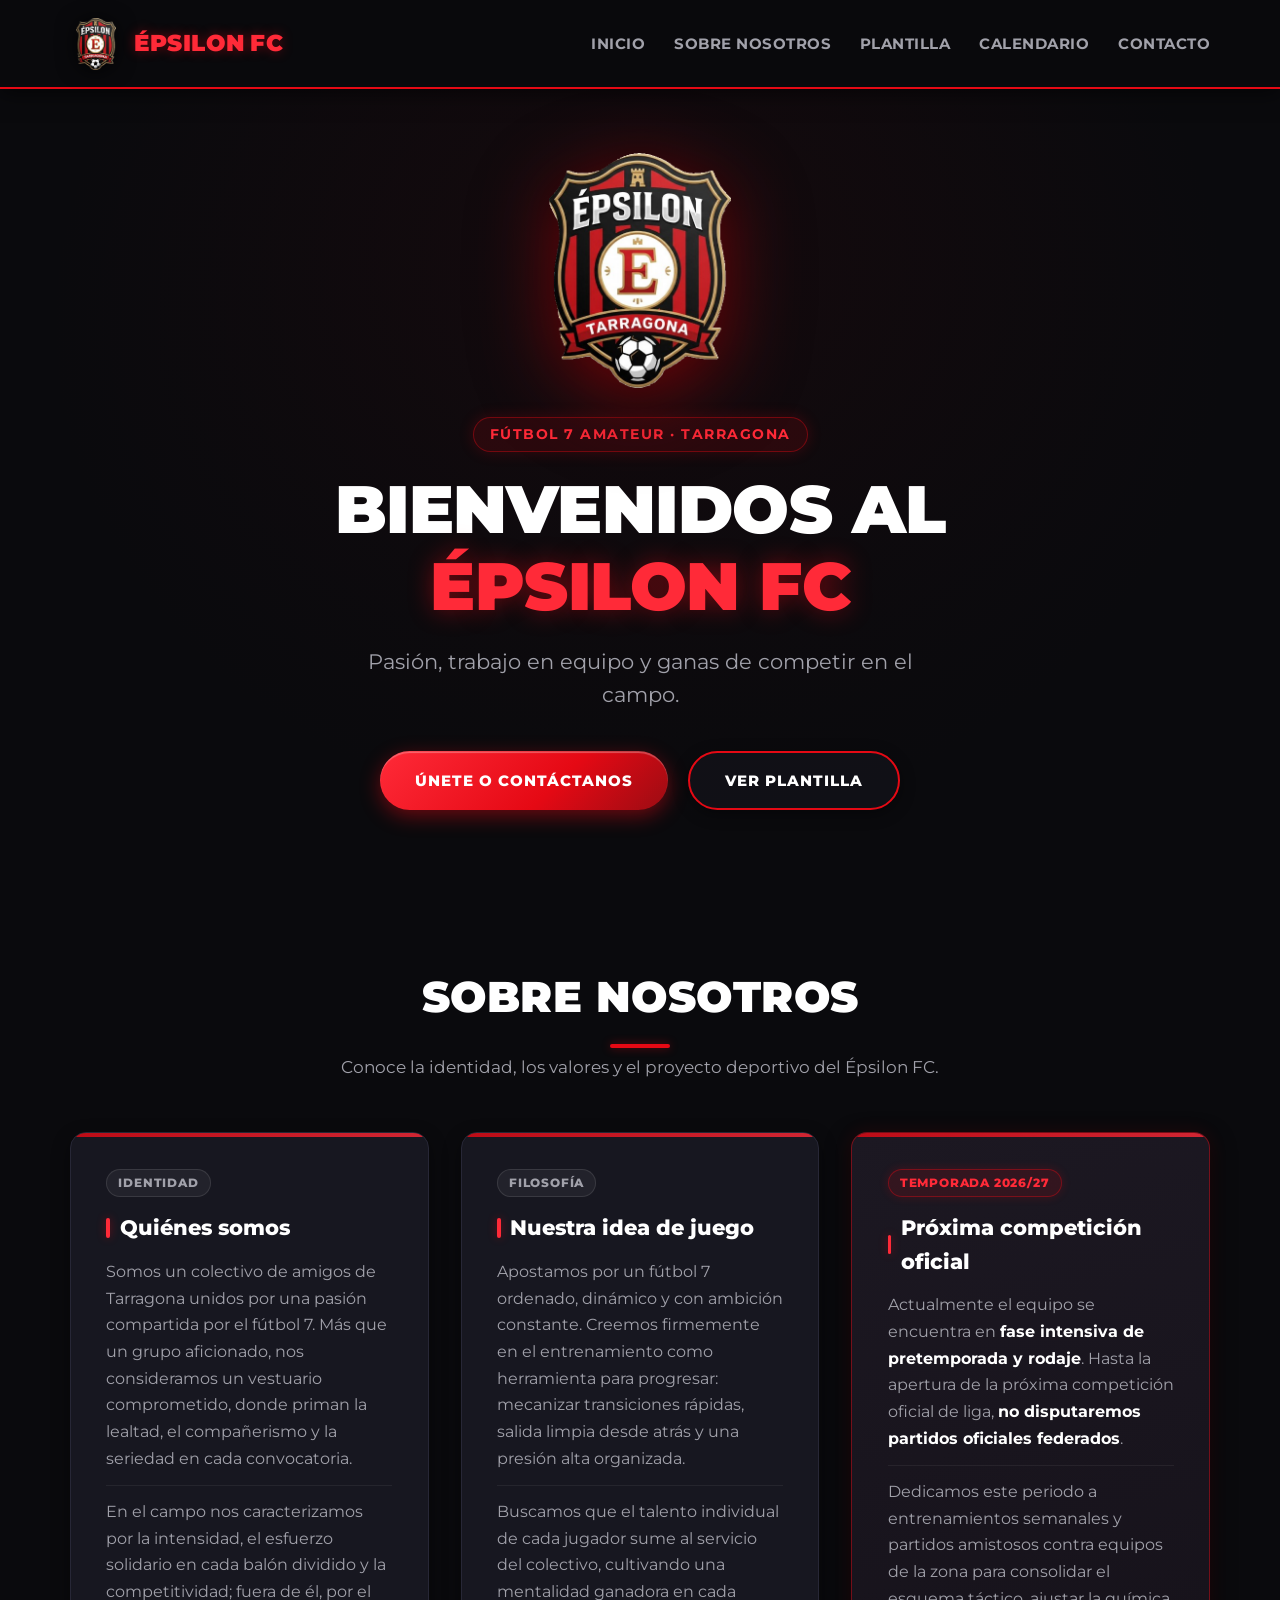
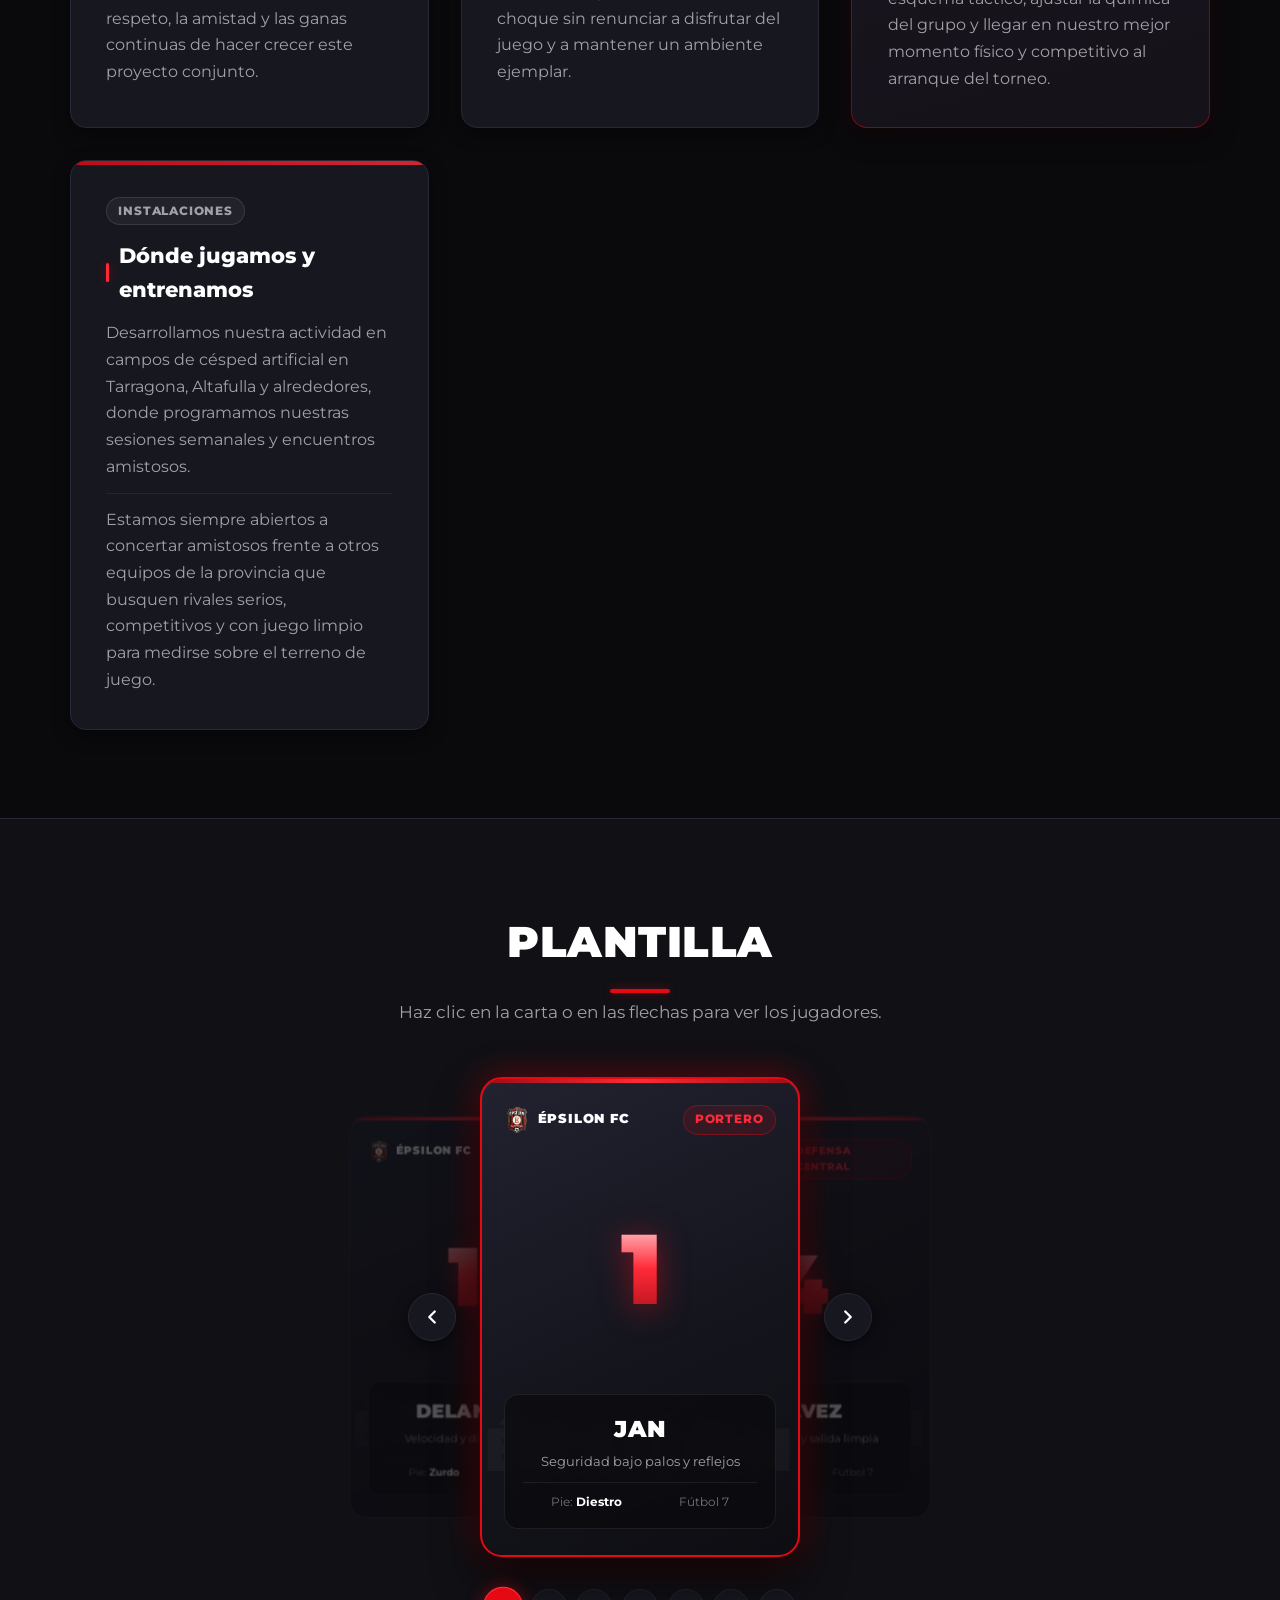
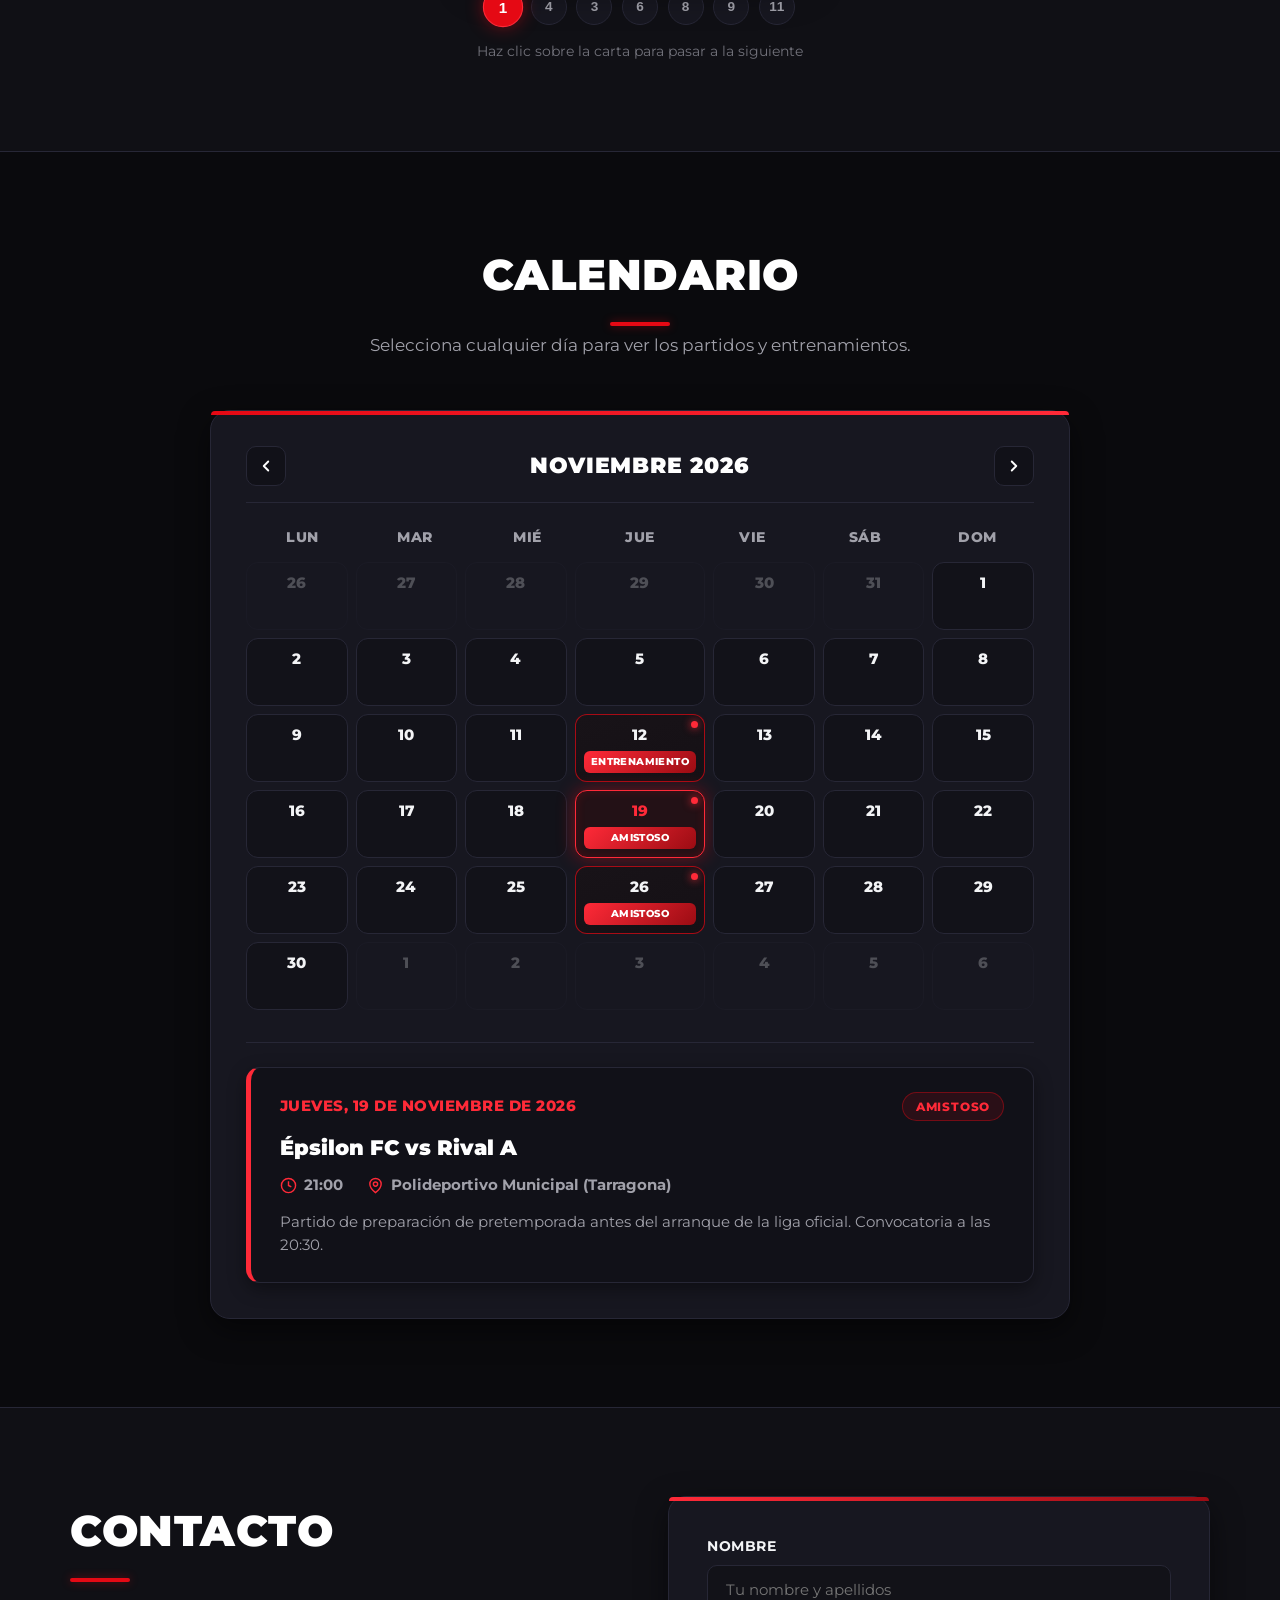
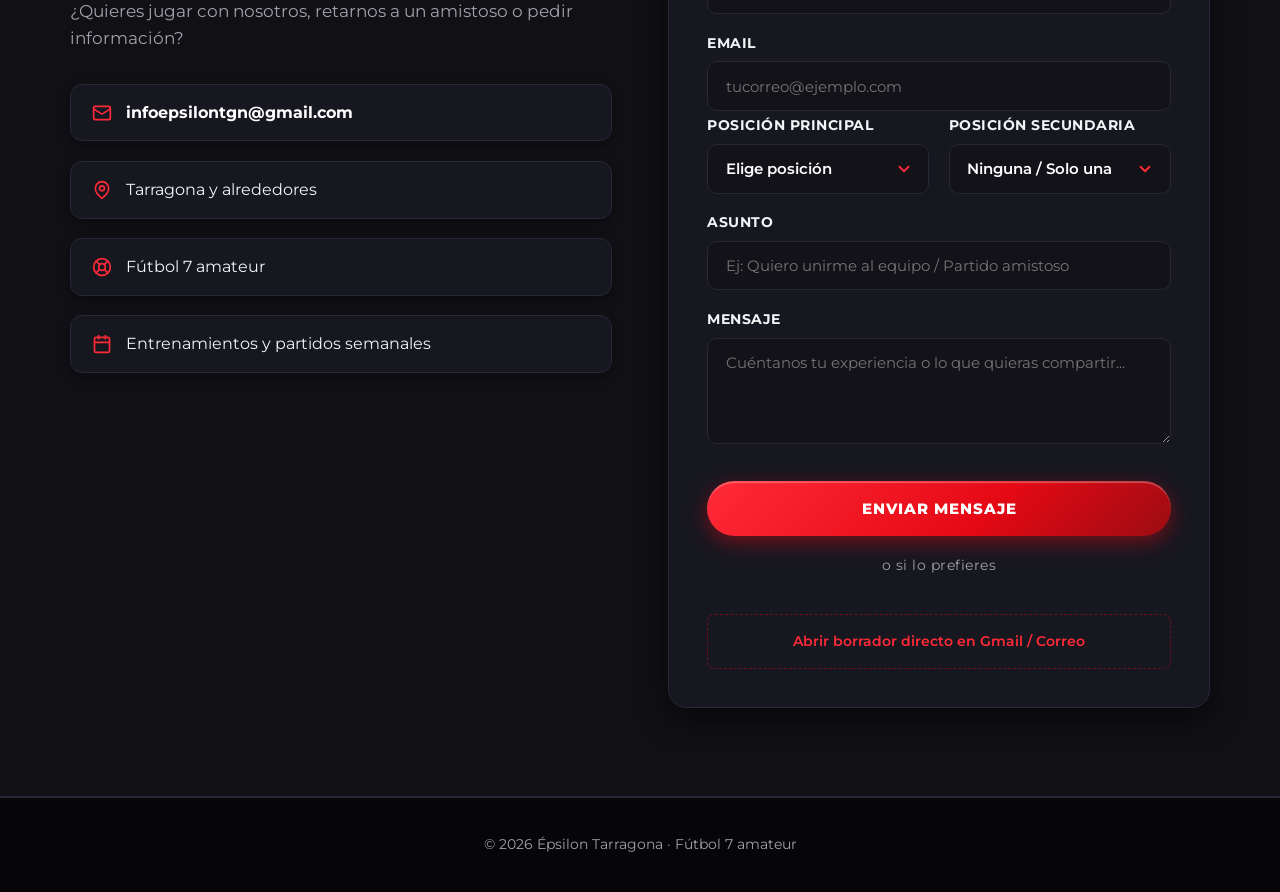
==== index.html @ 8a143c49 "fix: reemplazo de FormSubmit por ShipMyForm activo y botón directo a Gmail sin intermediarios" ====
<!DOCTYPE html>
<html lang="es">

<head>
  <meta charset="UTF-8">
  <meta name="viewport" content="width=device-width, initial-scale=1.0">
  <title>Épsilon Tarragona | Fútbol 7</title>

  <!-- Favicon con el escudo oficial (sin fondo) -->
  <link rel="icon" type="image/png" href="img/logo.png">

  <!-- Google Fonts: Montserrat para estilo deportivo -->
  <link rel="preconnect" href="https://fonts.googleapis.com">
  <link rel="preconnect" href="https://fonts.gstatic.com" crossorigin>
  <link
    href="https://fonts.googleapis.com/css2?family=Montserrat:ital,wght@0,400;0,600;0,700;0,800;0,900;1,700&display=swap"
    rel="stylesheet">

  <!-- Hoja de estilos principal -->
  <link rel="stylesheet" href="style.css">
</head>

<body>

  <!-- ================= HEADER / MENÚ ================= -->
  <header class="header">
    <nav class="nav container">
      <!-- Logo del equipo con escudo oficial -->
      <a href="#inicio" class="logo">
        <img src="img/logo.png" alt="Escudo Épsilon Tarragona" class="logo-img">
        <span class="logo-text">ÉPSILON <span>FC</span></span>
      </a>

      <!-- Botón menú hamburguesa profesional para móvil -->
      <button class="menu-btn" id="menuBtn" aria-label="Abrir menú">
        <span class="bar"></span>
        <span class="bar"></span>
        <span class="bar"></span>
      </button>

      <!-- Menú de navegación -->
      <ul class="nav-links" id="navLinks">
        <li><a href="#inicio">Inicio</a></li>
        <li><a href="#nosotros">Sobre nosotros</a></li>
        <li><a href="#plantilla">Plantilla</a></li>
        <li><a href="#calendario">Calendario</a></li>
        <li><a href="#contacto">Contacto</a></li>
      </ul>
    </nav>
  </header>

  <!-- ================= INICIO / HERO ================= -->
  <section id="inicio" class="hero">
    <div class="container hero-content">
      <div class="hero-badge-wrap">
        <img src="img/logo.png" alt="Escudo Épsilon Tarragona" class="hero-logo-badge">
      </div>
      <span class="hero-tag">Fútbol 7 Amateur · Tarragona</span>
      <h1>Bienvenidos al <span>Épsilon FC</span></h1>
      <p>Pasión, trabajo en equipo y ganas de competir en el campo.</p>
      <div class="hero-actions">
        <a href="#contacto" class="btn btn-primary">Únete o contáctanos</a>
        <a href="#plantilla" class="btn btn-outline">Ver Plantilla</a>
      </div>
    </div>
  </section>

  <!-- ================= SOBRE NOSOTROS ================= -->
  <section id="nosotros" class="section">
    <div class="container">
      <h2 class="section-title">Sobre nosotros</h2>
      <p class="section-sub">Conoce la identidad, los valores y el proyecto deportivo del Épsilon FC.</p>

      <div class="about-grid">
        <!-- Cómo somos / Identidad -->
        <div class="about-card">
          <span class="about-badge">Identidad</span>
          <h3>Quiénes somos</h3>
          <p>
            Somos un colectivo de amigos de Tarragona unidos por una pasión compartida por el fútbol 7. 
            Más que un grupo aficionado, nos consideramos un vestuario comprometido, donde priman la lealtad, 
            el compañerismo y la seriedad en cada convocatoria.
          </p>
          <p class="about-extra">
            En el campo nos caracterizamos por la intensidad, el esfuerzo solidario en cada balón dividido y 
            la competitividad; fuera de él, por el respeto, la amistad y las ganas continuas de hacer crecer 
            este proyecto conjunto.
          </p>
        </div>

        <!-- Nuestra idea / Filosofía -->
        <div class="about-card">
          <span class="about-badge">Filosofía</span>
          <h3>Nuestra idea de juego</h3>
          <p>
            Apostamos por un fútbol 7 ordenado, dinámico y con ambición constante. Creemos firmemente en el 
            entrenamiento como herramienta para progresar: mecanizar transiciones rápidas, salida limpia desde atrás 
            y una presión alta organizada.
          </p>
          <p class="about-extra">
            Buscamos que el talento individual de cada jugador sume al servicio del colectivo, cultivando una 
            mentalidad ganadora en cada choque sin renunciar a disfrutar del juego y a mantener un ambiente ejemplar.
          </p>
        </div>

        <!-- Fase de preparación / Próxima competición -->
        <div class="about-card about-card-featured">
          <span class="about-badge badge-destacado">Temporada 2026/27</span>
          <h3>Próxima competición oficial</h3>
          <p>
            Actualmente el equipo se encuentra en <strong>fase intensiva de pretemporada y rodaje</strong>. 
            Hasta la apertura de la próxima competición oficial de liga, <strong>no disputaremos partidos oficiales federados</strong>.
          </p>
          <p class="about-extra">
            Dedicamos este periodo a entrenamientos semanales y partidos amistosos contra equipos de la zona para consolidar 
            el esquema táctico, ajustar la química del grupo y llegar en nuestro mejor momento físico y competitivo al arranque del torneo.
          </p>
        </div>

        <!-- Dónde jugamos -->
        <div class="about-card">
          <span class="about-badge">Instalaciones</span>
          <h3>Dónde jugamos y entrenamos</h3>
          <p>
            Desarrollamos nuestra actividad en campos de césped artificial en Tarragona, Altafulla y alrededores, 
            donde programamos nuestras sesiones semanales y encuentros amistosos.
          </p>
          <p class="about-extra">
            Estamos siempre abiertos a concertar amistosos frente a otros equipos de la provincia que busquen rivales serios, 
            competitivos y con juego limpio para medirse sobre el terreno de juego.
          </p>
        </div>
      </div>
    </div>
  </section>

  <!-- ================= PLANTILLA (SHOWCASE DE CARTAS INTERACTIVAS) ================= -->
  <section id="plantilla" class="section section-alt">
    <div class="container">
      <h2 class="section-title">Plantilla</h2>
      <p class="section-sub">Haz clic en la carta o en las flechas para ver los jugadores.</p>

      <!-- Carrusel interactivo estilo cartas deportivas -->
      <div class="cards-showcase">
        <button class="card-nav-btn prev-btn" id="prevPlayer" aria-label="Jugador anterior">
          <svg viewBox="0 0 24 24" fill="none" stroke="currentColor" stroke-width="2.5" stroke-linecap="round"
            stroke-linejoin="round">
            <polyline points="15 18 9 12 15 6"></polyline>
          </svg>
        </button>

        <div class="cards-deck" id="cardsDeck">
          <!-- Renderizado dinámicamente con animación 3D de cambio -->
        </div>

        <button class="card-nav-btn next-btn" id="nextPlayer" aria-label="Siguiente jugador">
          <svg viewBox="0 0 24 24" fill="none" stroke="currentColor" stroke-width="2.5" stroke-linecap="round"
            stroke-linejoin="round">
            <polyline points="9 18 15 12 9 6"></polyline>
          </svg>
        </button>
      </div>

      <!-- Paginación con puntos interactivos -->
      <div class="cards-pagination" id="cardsPagination"></div>

      <!-- Ayuda interactiva -->
      <p class="card-hint">Haz clic sobre la carta para pasar a la siguiente</p>
    </div>
  </section>

  <!-- ================= CALENDARIO (CUADRÍCULA DE CELDAS DEL MES) ================= -->
  <section id="calendario" class="section">
    <div class="container">
      <h2 class="section-title">Calendario</h2>
      <p class="section-sub">Selecciona cualquier día para ver los partidos y entrenamientos.</p>

      <div class="calendar-wrapper">
        <!-- Cabecera del mes -->
        <div class="calendar-header">
          <button class="cal-nav-btn" id="calPrevMonth" aria-label="Mes anterior">
            <svg viewBox="0 0 24 24" fill="none" stroke="currentColor" stroke-width="2.5" stroke-linecap="round"
              stroke-linejoin="round">
              <polyline points="15 18 9 12 15 6"></polyline>
            </svg>
          </button>
          <h3 class="cal-month-title" id="calMonthTitle">Noviembre 2026</h3>
          <button class="cal-nav-btn" id="calNextMonth" aria-label="Mes siguiente">
            <svg viewBox="0 0 24 24" fill="none" stroke="currentColor" stroke-width="2.5" stroke-linecap="round"
              stroke-linejoin="round">
              <polyline points="9 18 15 12 9 6"></polyline>
            </svg>
          </button>
        </div>

        <!-- Días de la semana -->
        <div class="calendar-weekdays">
          <span>Lun</span>
          <span>Mar</span>
          <span>Mié</span>
          <span>Jue</span>
          <span>Vie</span>
          <span>Sáb</span>
          <span>Dom</span>
        </div>

        <!-- Cuadrícula con las celdas del mes -->
        <div class="calendar-grid" id="calendarDays"></div>

        <!-- Detalle del día seleccionado -->
        <div class="calendar-detail" id="calendarDetail"></div>
      </div>
    </div>
  </section>

  <!-- ================= CONTACTO / FORMULARIO ================= -->
  <section id="contacto" class="section section-alt">
    <div class="container contact-grid">

      <!-- Información de contacto -->
      <div class="contact-info">
        <h2 class="section-title">Contacto</h2>
        <p>¿Quieres jugar con nosotros, retarnos a un amistoso o pedir información?</p>

        <ul class="contact-list">
          <li>
            <svg class="contact-icon" viewBox="0 0 24 24" fill="none" stroke="currentColor" stroke-width="2"
              stroke-linecap="round" stroke-linejoin="round">
              <rect width="20" height="16" x="2" y="4" rx="2"></rect>
              <path d="m22 7-8.97 5.7a1.94 1.94 0 0 1-2.06 0L2 7"></path>
            </svg>
            <a href="mailto:infoepsilontgn@gmail.com" class="contact-email-link">infoepsilontgn@gmail.com</a>
          </li>
          <li>
            <svg class="contact-icon" viewBox="0 0 24 24" fill="none" stroke="currentColor" stroke-width="2"
              stroke-linecap="round" stroke-linejoin="round">
              <path d="M20 10c0 6-8 12-8 12s-8-6-8-12a8 8 0 0 1 16 0Z"></path>
              <circle cx="12" cy="10" r="3"></circle>
            </svg>
            <span>Tarragona y alrededores</span>
          </li>
          <li>
            <svg class="contact-icon" viewBox="0 0 24 24" fill="none" stroke="currentColor" stroke-width="2"
              stroke-linecap="round" stroke-linejoin="round">
              <circle cx="12" cy="12" r="10"></circle>
              <path d="m4.93 4.93 4.24 4.24"></path>
              <path d="m14.83 9.17 4.24-4.24"></path>
              <path d="m14.83 14.83 4.24 4.24"></path>
              <path d="m9.17 14.83-4.24 4.24"></path>
              <circle cx="12" cy="12" r="4"></circle>
            </svg>
            <span>Fútbol 7 amateur</span>
          </li>
          <li>
            <svg class="contact-icon" viewBox="0 0 24 24" fill="none" stroke="currentColor" stroke-width="2"
              stroke-linecap="round" stroke-linejoin="round">
              <rect width="18" height="18" x="3" y="4" rx="2" ry="2"></rect>
              <line x1="16" x2="16" y1="2" y2="6"></line>
              <line x1="8" x2="8" y1="2" y2="6"></line>
              <line x1="3" x2="21" y1="10" y2="10"></line>
            </svg>
            <span>Entrenamientos y partidos semanales</span>
          </li>
        </ul>
      </div>

      <!-- Formulario de contacto hacia ShipMyForm -->
      <form class="contact-form" id="contactForm" action="https://shipmyform.com/to/infoepsilontgn@gmail.com" method="POST">
        <!-- Parámetros de configuración -->
        <input type="hidden" name="_redirect" id="_redirectField" value="">
        <!-- Campo honeypot anti-spam para bloquear bots de forma silenciosa -->
        <input type="text" name="_gotcha" style="display:none;" tabindex="-1" autocomplete="off">

        <label for="nombre">Nombre</label>
        <input type="text" id="nombre" name="nombre" placeholder="Tu nombre y apellidos" required>

        <label for="email">Email</label>
        <input type="email" id="email" name="email" placeholder="tucorreo@ejemplo.com" required>

        <!-- Selección de posiciones en el campo -->
        <div class="form-row">
          <div class="form-group">
            <label for="posicion_principal">Posición principal</label>
            <select id="posicion_principal" name="posicion_principal" required>
              <option value="" disabled selected>Elige posición</option>
              <option value="Portero">Portero</option>
              <option value="Defensa">Defensa</option>
              <option value="Centrocampista">Centrocampista</option>
              <option value="Delantero">Delantero</option>
            </select>
          </div>

          <div class="form-group">
            <label for="posicion_secundaria">Posición secundaria</label>
            <select id="posicion_secundaria" name="posicion_secundaria">
              <option value="Ninguna">Ninguna / Solo una</option>
              <option value="Portero">Portero</option>
              <option value="Defensa">Defensa</option>
              <option value="Centrocampista">Centrocampista</option>
              <option value="Delantero">Delantero</option>
            </select>
          </div>
        </div>

        <label for="asunto">Asunto</label>
        <input type="text" id="asunto" name="asunto" placeholder="Ej: Quiero unirme al equipo / Partido amistoso"
          required>

        <label for="mensaje">Mensaje</label>
        <textarea id="mensaje" name="mensaje" rows="4"
          placeholder="Cuéntanos tu experiencia o lo que quieras compartir..." required></textarea>

        <button type="submit" class="btn" id="submitBtn">Enviar mensaje</button>

        <!-- Opción de envío directo por correo -->
        <div class="direct-email-container">
          <span>o si lo prefieres</span>
          <button type="button" class="btn-secondary-link" id="btnGmailDirect">
            Abrir borrador directo en Gmail / Correo
          </button>
        </div>

        <!-- Contenedor accesible para mensajes de estado -->
        <p id="formStatus" class="form-status-msg" aria-live="polite" style="display:none;"></p>
      </form>
    </div>
  </section>

  <!-- ================= FOOTER ================= -->
  <footer class="footer">
    <p>© 2026 Épsilon Tarragona · Fútbol 7 amateur</p>
  </footer>

  <!-- Script principal de la web -->
  <script src="main.js"></script>
</body>

</html>
---- style.css ----
/* =========================================
   VARIABLES Y ESTILOS BASE (TEMA ROJO Y NEGRO)
   ========================================= */

:root {
  /* Gama de Rojos */
  --rojo-principal: #e50914;
  --rojo-brillante: #ff2a38;
  --rojo-oscuro: #9b0c13;
  --rojo-glow: rgba(229, 9, 20, 0.45);
  --rojo-glow-intenso: rgba(255, 42, 56, 0.7);
  --rojo-suave: rgba(229, 9, 20, 0.12);

  /* Gama de Negros y Grises Oscuros */
  --negro-fondo: #0a0a0d;
  --negro-seccion: #101015;
  --negro-tarjeta: #171720;
  --negro-tarjeta-hover: #1f1f2b;
  --negro-input: #121218;
  --borde-tarjeta: #272736;
  --borde-rojo: rgba(229, 9, 20, 0.4);

  /* Tipografía y Textos */
  --blanco: #ffffff;
  --texto-principal: #f3f4f6;
  --texto-secundario: #a1a1aa;
  --texto-mute: #71717a;
}

/* Reinicio básico */
* {
  margin: 0;
  padding: 0;
  box-sizing: border-box;
}

html {
  scroll-behavior: smooth;
}

body {
  font-family: "Montserrat", "Segoe UI", Arial, sans-serif;
  color: var(--texto-principal);
  background-color: var(--negro-fondo);
  line-height: 1.6;
  overflow-x: hidden;
}

/* Contenedor centrado */
.container {
  width: min(1140px, 92%);
  margin: auto;
}

/* =========================================
   HEADER Y MENÚ DE NAVEGACIÓN
   ========================================= */

.header {
  position: sticky;
  top: 0;
  background: rgba(10, 10, 13, 0.95);
  backdrop-filter: blur(12px);
  border-bottom: 2px solid var(--rojo-principal);
  z-index: 1000;
  box-shadow: 0 4px 20px rgba(0, 0, 0, 0.6);
}

.nav {
  display: flex;
  align-items: center;
  justify-content: space-between;
  padding: 1.1rem 0;
}

.logo {
  color: var(--blanco);
  font-weight: 900;
  font-size: 1.45rem;
  text-decoration: none;
  letter-spacing: 0.5px;
  display: flex;
  align-items: center;
  gap: 0.75rem;
  transition: transform 0.2s ease;
}

.logo-img {
  width: 52px;
  height: 52px;
  object-fit: contain;
  filter: drop-shadow(0 2px 10px rgba(0, 0, 0, 0.8));
  transition: transform 0.25s ease;
}

.logo:hover .logo-img {
  transform: scale(1.08);
}

.logo-text {
  display: flex;
  align-items: center;
  gap: 0.35rem;
}

.logo:hover {
  transform: scale(1.03);
}

.logo span {
  color: var(--rojo-brillante);
  text-shadow: 0 0 12px var(--rojo-glow);
}

.nav-links {
  display: flex;
  gap: 1.8rem;
  list-style: none;
}

.nav-links a {
  color: var(--texto-secundario);
  text-decoration: none;
  font-weight: 700;
  font-size: 0.95rem;
  text-transform: uppercase;
  letter-spacing: 0.5px;
  position: relative;
  padding: 0.3rem 0;
  transition: color 0.25s ease;
}

.nav-links a::after {
  content: "";
  position: absolute;
  bottom: 0;
  left: 0;
  width: 0%;
  height: 2px;
  background: var(--rojo-brillante);
  box-shadow: 0 0 8px var(--rojo-glow);
  transition: width 0.3s ease;
}

.nav-links a:hover {
  color: var(--blanco);
}

.nav-links a:hover::after {
  width: 100%;
}

/* Botón menú móvil profesional */
.menu-btn {
  display: none;
  background: transparent;
  border: 1px solid var(--borde-tarjeta);
  padding: 0.6rem;
  border-radius: 8px;
  cursor: pointer;
  flex-direction: column;
  gap: 5px;
  justify-content: center;
  align-items: center;
  width: 42px;
  height: 42px;
  transition: all 0.2s ease;
}

.menu-btn .bar {
  display: block;
  width: 20px;
  height: 2px;
  background: var(--blanco);
  border-radius: 2px;
  transition: background 0.2s ease;
}

.menu-btn:hover {
  border-color: var(--rojo-principal);
}

.menu-btn:hover .bar {
  background: var(--rojo-brillante);
}

/* =========================================
   HERO / PORTADA
   ========================================= */

.hero {
  min-height: 75vh;
  display: flex;
  align-items: center;
  justify-content: center;
  position: relative;
  background:
    linear-gradient(180deg, rgba(10, 10, 13, 0.78) 0%, rgba(10, 10, 13, 0.94) 100%),
    radial-gradient(ellipse at 50% 30%, rgba(229, 9, 20, 0.28) 0%, transparent 65%),
    url("https://images.unsplash.com/photo-1517927033932-b3d18e61fb3a?auto=format&fit=crop&w=1600&q=80") center/cover no-repeat;
  color: var(--blanco);
  padding: 4rem 0;
}

.hero-content {
  text-align: center;
  max-width: 820px;
}

.hero-badge-wrap {
  margin-bottom: 1.8rem;
  display: flex;
  justify-content: center;
}

.hero-logo-badge {
  width: 200px;
  height: auto;
  max-height: 235px;
  object-fit: contain;
  filter: drop-shadow(0 14px 35px rgba(229, 9, 20, 0.5)) drop-shadow(0 6px 18px rgba(0, 0, 0, 0.9));
  animation: heroBadgePulse 3.5s ease-in-out infinite alternate;
  transition: transform 0.3s ease;
}

.hero-logo-badge:hover {
  transform: scale(1.06) rotate(-2deg);
}

@keyframes heroBadgePulse {
  0% {
    transform: translateY(0);
    filter: drop-shadow(0 8px 20px rgba(229, 9, 20, 0.35)) drop-shadow(0 4px 10px rgba(0, 0, 0, 0.8));
  }

  100% {
    transform: translateY(-6px);
    filter: drop-shadow(0 14px 30px rgba(229, 9, 20, 0.65)) drop-shadow(0 6px 15px rgba(0, 0, 0, 0.9));
  }
}

.hero-tag {
  display: inline-block;
  background: var(--rojo-suave);
  color: var(--rojo-brillante);
  border: 1px solid var(--borde-rojo);
  padding: 0.35rem 1rem;
  border-radius: 30px;
  font-size: 0.85rem;
  font-weight: 700;
  text-transform: uppercase;
  letter-spacing: 1.5px;
  margin-bottom: 1.2rem;
  box-shadow: 0 0 15px rgba(229, 9, 20, 0.2);
}

.hero h1 {
  font-size: clamp(2.3rem, 6vw, 4.2rem);
  font-weight: 900;
  line-height: 1.15;
  letter-spacing: -0.5px;
  margin-bottom: 1.2rem;
  text-transform: uppercase;
}

.hero h1 span {
  color: var(--rojo-brillante);
  text-shadow: 0 0 25px var(--rojo-glow);
}

.hero p {
  font-size: clamp(1.05rem, 2.5vw, 1.3rem);
  color: var(--texto-secundario);
  margin-bottom: 2.5rem;
  max-width: 600px;
  margin-left: auto;
  margin-right: auto;
}

.hero-actions {
  display: flex;
  gap: 1.2rem;
  justify-content: center;
  flex-wrap: wrap;
}

/* =========================================
   BOTONES CHULOS (ESTILO DEPORTIVO MODERNO)
   ========================================= */

.btn {
  display: inline-flex;
  align-items: center;
  justify-content: center;
  gap: 0.5rem;
  padding: 0.95rem 2.2rem;
  border-radius: 50px;
  font-weight: 800;
  font-size: 0.95rem;
  text-transform: uppercase;
  letter-spacing: 1px;
  text-decoration: none;
  cursor: pointer;
  position: relative;
  overflow: hidden;
  transition: all 0.3s cubic-bezier(0.25, 0.8, 0.25, 1);
  border: none;
  font-family: inherit;
}

/* Efecto de destello al pasar el cursor */
.btn::before {
  content: "";
  position: absolute;
  top: 0;
  left: -100%;
  width: 100%;
  height: 100%;
  background: linear-gradient(90deg, transparent, rgba(255, 255, 255, 0.35), transparent);
  transition: left 0.6s ease;
}

.btn:hover::before {
  left: 100%;
}

/* Botón Principal (Rojo Neón y Degradado Potente) */
.btn,
.btn-primary {
  background: linear-gradient(135deg, var(--rojo-brillante) 0%, var(--rojo-principal) 60%, var(--rojo-oscuro) 100%);
  color: var(--blanco);
  box-shadow: 0 6px 20px var(--rojo-glow), inset 0 1px 1px rgba(255, 255, 255, 0.3);
  border-top: 1px solid rgba(255, 255, 255, 0.2);
}

.btn:hover,
.btn-primary:hover {
  transform: translateY(-4px) scale(1.02);
  box-shadow: 0 10px 30px var(--rojo-glow-intenso), 0 0 20px rgba(229, 9, 20, 0.5);
  color: var(--blanco);
}

.btn:active,
.btn-primary:active {
  transform: translateY(-1px) scale(0.99);
  box-shadow: 0 4px 15px var(--rojo-glow);
}

.btn:disabled,
.btn-primary:disabled {
  opacity: 0.65;
  cursor: not-allowed;
  transform: none !important;
  box-shadow: none !important;
  filter: grayscale(30%);
}

/* Botón Secundario (Dark Outline con Borde Rojo) */
.btn-outline {
  background: rgba(18, 18, 24, 0.85);
  color: var(--blanco);
  border: 2px solid var(--rojo-principal);
  box-shadow: 0 4px 15px rgba(0, 0, 0, 0.4);
}

.btn-outline:hover {
  background: var(--rojo-principal);
  color: var(--blanco);
  transform: translateY(-4px) scale(1.02);
  box-shadow: 0 8px 25px var(--rojo-glow);
}

.btn-outline:active {
  transform: translateY(-1px);
}

/* =========================================
   SECCIONES GENERALES
   ========================================= */

.section {
  padding: 5.5rem 0;
  position: relative;
}

.section-alt {
  background-color: var(--negro-seccion);
  border-top: 1px solid var(--borde-tarjeta);
  border-bottom: 1px solid var(--borde-tarjeta);
}

.section-title {
  text-align: center;
  font-size: clamp(2rem, 4vw, 2.7rem);
  font-weight: 900;
  text-transform: uppercase;
  letter-spacing: 0.5px;
  color: var(--blanco);
  margin-bottom: 0.4rem;
  position: relative;
}

.section-title::after {
  content: "";
  display: block;
  width: 60px;
  height: 4px;
  background: var(--rojo-principal);
  margin: 0.8rem auto 0;
  border-radius: 2px;
  box-shadow: 0 0 10px var(--rojo-glow);
}

.section-sub {
  text-align: center;
  color: var(--texto-secundario);
  font-size: 1.05rem;
  margin-bottom: 3.2rem;
}

/* =========================================
   SOBRE NOSOTROS
   ========================================= */

.about-grid {
  display: grid;
  grid-template-columns: repeat(auto-fit, minmax(280px, 1fr));
  gap: 2rem;
}

.about-card {
  background: var(--negro-tarjeta);
  padding: 2.2rem;
  border-radius: 16px;
  border: 1px solid var(--borde-tarjeta);
  position: relative;
  overflow: hidden;
  transition: all 0.3s ease;
  box-shadow: 0 6px 18px rgba(0, 0, 0, 0.4);
  display: flex;
  flex-direction: column;
}

.about-card::before {
  content: "";
  position: absolute;
  top: 0;
  left: 0;
  width: 100%;
  height: 4px;
  background: linear-gradient(90deg, var(--rojo-principal), var(--rojo-brillante));
  opacity: 0.8;
  transition: height 0.3s ease, opacity 0.3s ease;
}

.about-card:hover {
  transform: translateY(-6px);
  border-color: var(--borde-rojo);
  box-shadow: 0 12px 28px rgba(0, 0, 0, 0.6), 0 0 20px rgba(229, 9, 20, 0.15);
}

.about-card:hover::before {
  height: 6px;
  opacity: 1;
}

/* Tarjeta destacada de competición actual */
.about-card-featured {
  border-color: rgba(229, 9, 20, 0.45);
  background: linear-gradient(165deg, #1c1822 0%, #16121a 100%);
  box-shadow: 0 8px 24px rgba(0, 0, 0, 0.5), 0 0 18px rgba(229, 9, 20, 0.12);
}

.about-card-featured:hover {
  border-color: var(--rojo-brillante);
  box-shadow: 0 14px 32px rgba(0, 0, 0, 0.7), 0 0 25px rgba(229, 9, 20, 0.3);
}

.about-badge {
  display: inline-block;
  align-self: flex-start;
  font-size: 0.72rem;
  font-weight: 800;
  text-transform: uppercase;
  letter-spacing: 0.8px;
  color: var(--texto-secundario);
  background: rgba(255, 255, 255, 0.05);
  border: 1px solid rgba(255, 255, 255, 0.1);
  padding: 0.25rem 0.7rem;
  border-radius: 20px;
  margin-bottom: 0.9rem;
}

.badge-destacado {
  color: var(--rojo-brillante);
  background: var(--rojo-suave);
  border-color: var(--borde-rojo);
  box-shadow: 0 0 10px rgba(229, 9, 20, 0.2);
}

.about-card h3 {
  color: var(--blanco);
  font-size: 1.3rem;
  font-weight: 800;
  margin-bottom: 0.9rem;
  display: flex;
  align-items: center;
  gap: 0.6rem;
}

.about-card h3::before {
  content: "";
  display: inline-block;
  width: 4px;
  height: 1.2rem;
  background: var(--rojo-brillante);
  border-radius: 2px;
  box-shadow: 0 0 8px var(--rojo-glow);
}

.about-card p {
  color: var(--texto-secundario);
  line-height: 1.7;
  font-size: 0.98rem;
}

.about-card p strong {
  color: var(--blanco);
}

.about-extra {
  margin-top: 0.8rem;
  padding-top: 0.8rem;
  border-top: 1px solid rgba(255, 255, 255, 0.06);
}

/* =========================================
   PLANTILLA (CAROUSEL DE CARTAS INTERACTIVAS)
   ========================================= */

.cards-showcase {
  position: relative;
  display: flex;
  align-items: center;
  justify-content: center;
  gap: 1.5rem;
  max-width: 900px;
  margin: 1.5rem auto 0;
  perspective: 1200px;
}

.cards-deck {
  position: relative;
  width: 320px;
  height: 480px;
  display: flex;
  align-items: center;
  justify-content: center;
  user-select: none;
}

.player-card-deck {
  position: absolute;
  width: 100%;
  height: 100%;
  border-radius: 22px;
  cursor: pointer;
  transition: transform 0.45s cubic-bezier(0.25, 1, 0.5, 1), opacity 0.45s ease, box-shadow 0.45s ease;
  will-change: transform, opacity;
}

/* Carta Activa Central */
.player-card-deck.card-active {
  z-index: 10;
  transform: translateX(0) scale(1);
  opacity: 1;
  box-shadow: 0 20px 45px rgba(0, 0, 0, 0.8), 0 0 35px var(--rojo-glow);
}

.player-card-deck.card-active:hover {
  transform: translateY(-8px) scale(1.02);
  box-shadow: 0 25px 55px rgba(0, 0, 0, 0.9), 0 0 45px var(--rojo-glow-intenso);
}

/* Cartas de Vista Previa a los Lados */
.player-card-deck.card-left {
  z-index: 5;
  transform: translateX(-160px) scale(0.84) rotateY(12deg);
  opacity: 0.45;
  filter: brightness(0.65);
}

.player-card-deck.card-left:hover {
  opacity: 0.75;
  filter: brightness(0.9);
  transform: translateX(-145px) scale(0.88) rotateY(8deg);
}

.player-card-deck.card-right {
  z-index: 5;
  transform: translateX(160px) scale(0.84) rotateY(-12deg);
  opacity: 0.45;
  filter: brightness(0.65);
}

.player-card-deck.card-right:hover {
  opacity: 0.75;
  filter: brightness(0.9);
  transform: translateX(145px) scale(0.88) rotateY(-8deg);
}

/* Animaciones al cambiar de carta */
.cards-deck.anim-shift-right .card-active {
  animation: slideInFromLeft 0.45s cubic-bezier(0.25, 1, 0.5, 1);
}

.cards-deck.anim-shift-left .card-active {
  animation: slideInFromRight 0.45s cubic-bezier(0.25, 1, 0.5, 1);
}

@keyframes slideInFromLeft {
  0% {
    transform: translateX(90px) scale(0.9) rotateY(-15deg);
    opacity: 0.3;
  }
  100% {
    transform: translateX(0) scale(1) rotateY(0deg);
    opacity: 1;
  }
}

@keyframes slideInFromRight {
  0% {
    transform: translateX(-90px) scale(0.9) rotateY(15deg);
    opacity: 0.3;
  }
  100% {
    transform: translateX(0) scale(1) rotateY(0deg);
    opacity: 1;
  }
}

/* Estilo interior del cromo deportivo */
.card-inner {
  width: 100%;
  height: 100%;
  background: linear-gradient(155deg, #222230 0%, #15151e 55%, #0d0d12 100%);
  border: 2px solid var(--borde-tarjeta);
  border-radius: 22px;
  padding: 1.6rem 1.4rem;
  display: flex;
  flex-direction: column;
  justify-content: space-between;
  position: relative;
  overflow: hidden;
  box-shadow: inset 0 1px 1px rgba(255, 255, 255, 0.15);
}

.card-active .card-inner {
  border-color: var(--rojo-principal);
}

/* Franja y destello en la carta */
.card-inner::before {
  content: "";
  position: absolute;
  top: 0;
  left: 0;
  right: 0;
  height: 4px;
  background: linear-gradient(90deg, var(--rojo-oscuro), var(--rojo-brillante), var(--rojo-oscuro));
}

.card-top {
  display: flex;
  justify-content: space-between;
  align-items: center;
  z-index: 2;
}

.card-club-tag {
  display: flex;
  align-items: center;
  gap: 0.45rem;
  font-weight: 900;
  font-size: 0.8rem;
  letter-spacing: 0.8px;
  color: var(--blanco);
}

.card-mini-logo {
  width: 26px;
  height: 26px;
  object-fit: contain;
}

.card-role-chip {
  background: var(--rojo-suave);
  color: var(--rojo-brillante);
  border: 1px solid var(--borde-rojo);
  font-size: 0.72rem;
  font-weight: 800;
  text-transform: uppercase;
  letter-spacing: 0.8px;
  padding: 0.3rem 0.7rem;
  border-radius: 20px;
}

/* Dorsal en grande en el centro de la carta */
.card-dorsal-wrap {
  text-align: center;
  position: relative;
  z-index: 2;
  margin: 1.5rem 0 1rem;
}

.card-dorsal {
  font-size: 6.2rem;
  font-weight: 900;
  line-height: 1;
  background: linear-gradient(180deg, #ffffff 0%, var(--rojo-brillante) 50%, var(--rojo-oscuro) 100%);
  -webkit-background-clip: text;
  -webkit-text-fill-color: transparent;
  filter: drop-shadow(0 4px 15px rgba(229, 9, 20, 0.5));
  letter-spacing: -2px;
}

.card-bottom {
  position: relative;
  z-index: 2;
  background: rgba(10, 10, 14, 0.7);
  backdrop-filter: blur(8px);
  border: 1px solid rgba(255, 255, 255, 0.08);
  border-radius: 14px;
  padding: 1rem 1.1rem;
  text-align: center;
}

.card-name {
  font-size: 1.45rem;
  font-weight: 900;
  color: var(--blanco);
  text-transform: uppercase;
  letter-spacing: 0.5px;
  margin-bottom: 0.25rem;
}

.card-desc {
  color: var(--texto-secundario);
  font-size: 0.82rem;
  line-height: 1.4;
  margin-bottom: 0.7rem;
}

.card-stats {
  display: flex;
  justify-content: space-around;
  font-size: 0.78rem;
  color: var(--texto-mute);
  border-top: 1px solid rgba(255, 255, 255, 0.08);
  padding-top: 0.6rem;
}

.card-stats strong {
  color: var(--blanco);
}

/* Marca de agua */
.card-watermark {
  position: absolute;
  bottom: 12%;
  left: 50%;
  transform: translateX(-50%);
  font-size: 3.8rem;
  font-weight: 900;
  color: rgba(255, 255, 255, 0.03);
  letter-spacing: 4px;
  pointer-events: none;
  z-index: 1;
}

/* Botones laterales de navegación */
.card-nav-btn {
  background: var(--negro-tarjeta);
  border: 1px solid var(--borde-tarjeta);
  color: var(--blanco);
  width: 48px;
  height: 48px;
  border-radius: 50%;
  display: flex;
  align-items: center;
  justify-content: center;
  cursor: pointer;
  transition: all 0.25s ease;
  box-shadow: 0 4px 15px rgba(0, 0, 0, 0.5);
  flex-shrink: 0;
  z-index: 20;
}

.card-nav-btn svg {
  width: 22px;
  height: 22px;
}

.card-nav-btn:hover {
  background: var(--rojo-principal);
  border-color: var(--rojo-brillante);
  transform: scale(1.1);
  box-shadow: 0 0 20px var(--rojo-glow);
}

.card-nav-btn:active {
  transform: scale(0.95);
}

/* Paginación con números de los 7 jugadores */
.cards-pagination {
  display: flex;
  justify-content: center;
  gap: 0.6rem;
  margin-top: 2rem;
  flex-wrap: wrap;
}

.pagination-dot {
  width: 36px;
  height: 36px;
  border-radius: 50%;
  background: var(--negro-tarjeta);
  border: 1px solid var(--borde-tarjeta);
  color: var(--texto-secundario);
  font-weight: 800;
  font-size: 0.85rem;
  cursor: pointer;
  display: flex;
  align-items: center;
  justify-content: center;
  transition: all 0.25s ease;
}

.pagination-dot:hover {
  border-color: var(--rojo-principal);
  color: var(--blanco);
  transform: translateY(-2px);
}

.pagination-dot.active {
  background: var(--rojo-principal);
  border-color: var(--rojo-brillante);
  color: var(--blanco);
  box-shadow: 0 0 15px var(--rojo-glow);
  transform: scale(1.12);
}

.card-hint {
  text-align: center;
  color: var(--texto-mute);
  font-size: 0.85rem;
  margin-top: 1rem;
}

/* =========================================
   CALENDARIO (CELDAS INTERACTIVAS DEL MES)
   ========================================= */

.calendar-wrapper {
  background: var(--negro-tarjeta);
  border: 1px solid var(--borde-tarjeta);
  border-radius: 20px;
  padding: 2.2rem;
  max-width: 860px;
  margin: 0 auto;
  box-shadow: 0 10px 30px rgba(0, 0, 0, 0.5);
  position: relative;
}

.calendar-wrapper::before {
  content: "";
  position: absolute;
  top: 0;
  left: 0;
  right: 0;
  height: 4px;
  background: linear-gradient(90deg, var(--rojo-principal), var(--rojo-brillante));
  border-top-left-radius: 20px;
  border-top-right-radius: 20px;
}

.calendar-header {
  display: flex;
  justify-content: space-between;
  align-items: center;
  margin-bottom: 1.5rem;
  padding-bottom: 1rem;
  border-bottom: 1px solid var(--borde-tarjeta);
}

.cal-month-title {
  color: var(--blanco);
  font-size: 1.4rem;
  font-weight: 900;
  text-transform: uppercase;
  letter-spacing: 0.8px;
}

.cal-nav-btn {
  background: #111118;
  border: 1px solid var(--borde-tarjeta);
  color: var(--blanco);
  width: 40px;
  height: 40px;
  border-radius: 10px;
  display: flex;
  align-items: center;
  justify-content: center;
  cursor: pointer;
  transition: all 0.25s ease;
}

.cal-nav-btn svg {
  width: 18px;
  height: 18px;
}

.cal-nav-btn:hover {
  background: var(--rojo-principal);
  border-color: var(--rojo-brillante);
  box-shadow: 0 0 15px var(--rojo-glow);
  transform: scale(1.05);
}

/* Días de la semana */
.calendar-weekdays {
  display: grid;
  grid-template-columns: repeat(7, 1fr);
  text-align: center;
  font-weight: 800;
  font-size: 0.85rem;
  text-transform: uppercase;
  color: var(--texto-secundario);
  letter-spacing: 0.5px;
  margin-bottom: 0.8rem;
}

/* Cuadrícula de celdas */
.calendar-grid {
  display: grid;
  grid-template-columns: repeat(7, 1fr);
  gap: 8px;
}

.cal-day {
  min-height: 68px;
  background: #121219;
  border: 1px solid var(--borde-tarjeta);
  border-radius: 12px;
  padding: 0.5rem;
  display: flex;
  flex-direction: column;
  justify-content: space-between;
  align-items: center;
  cursor: pointer;
  transition: all 0.25s ease;
  position: relative;
}

.cal-day:hover {
  border-color: var(--rojo-brillante);
  background: #1c1c28;
  transform: translateY(-2px);
  box-shadow: 0 4px 15px rgba(0, 0, 0, 0.4);
}

.cal-day.cal-day-inactive {
  opacity: 0.25;
  cursor: default;
  background: transparent;
}

.cal-day.cal-day-inactive:hover {
  border-color: var(--borde-tarjeta);
  background: transparent;
  transform: none;
}

.day-number {
  font-weight: 800;
  font-size: 0.95rem;
  color: var(--texto-principal);
}

/* Día con Evento (Partido o Entrenamiento) */
.cal-day.has-event {
  border-color: rgba(229, 9, 20, 0.7);
  background: linear-gradient(160deg, #181318 0%, #151015 100%);
}

.cal-day.has-event::after {
  content: "";
  position: absolute;
  top: 6px;
  right: 6px;
  width: 7px;
  height: 7px;
  background: var(--rojo-brillante);
  border-radius: 50%;
  box-shadow: 0 0 8px var(--rojo-brillante);
}

.event-tag {
  font-size: 0.65rem;
  font-weight: 800;
  text-transform: uppercase;
  letter-spacing: 0.4px;
  background: linear-gradient(135deg, var(--rojo-brillante), var(--rojo-oscuro));
  color: var(--blanco);
  padding: 0.15rem 0.45rem;
  border-radius: 6px;
  width: 100%;
  text-align: center;
  white-space: nowrap;
  overflow: hidden;
  text-overflow: ellipsis;
}

/* Celda seleccionada */
.cal-day.selected {
  border-color: var(--rojo-brillante);
  background: #231116;
  box-shadow: 0 0 18px var(--rojo-glow), inset 0 0 10px rgba(229, 9, 20, 0.2);
}

.cal-day.selected .day-number {
  color: var(--rojo-brillante);
}

/* Panel de Detalle del Día */
.calendar-detail {
  margin-top: 2rem;
  padding-top: 1.5rem;
  border-top: 1px solid var(--borde-tarjeta);
}

.detail-card {
  background: #111118;
  border-radius: 14px;
  padding: 1.5rem 1.8rem;
  border-left: 5px solid var(--rojo-principal);
  border-top: 1px solid var(--borde-tarjeta);
  border-right: 1px solid var(--borde-tarjeta);
  border-bottom: 1px solid var(--borde-tarjeta);
  box-shadow: 0 6px 18px rgba(0, 0, 0, 0.4);
}

.detail-card.has-match {
  border-left-color: var(--rojo-brillante);
}

.detail-card.no-match {
  border-left-color: #3f3f46;
}

.detail-header {
  display: flex;
  justify-content: space-between;
  align-items: center;
  margin-bottom: 0.6rem;
  flex-wrap: wrap;
  gap: 0.5rem;
}

.detail-date {
  color: var(--rojo-brillante);
  font-weight: 800;
  font-size: 0.95rem;
  text-transform: uppercase;
  letter-spacing: 0.5px;
}

.detail-badge {
  font-size: 0.75rem;
  font-weight: 800;
  text-transform: uppercase;
  letter-spacing: 0.8px;
  background: var(--rojo-suave);
  color: var(--rojo-brillante);
  border: 1px solid var(--borde-rojo);
  padding: 0.25rem 0.8rem;
  border-radius: 20px;
}

.detail-title {
  color: var(--blanco);
  font-size: 1.3rem;
  font-weight: 900;
  margin-bottom: 0.6rem;
}

.detail-meta {
  display: flex;
  gap: 1.5rem;
  color: var(--texto-secundario);
  font-size: 0.95rem;
  margin-bottom: 0.8rem;
  flex-wrap: wrap;
}

.detail-meta-item {
  display: inline-flex;
  align-items: center;
  gap: 0.45rem;
}

.meta-icon {
  width: 17px;
  height: 17px;
  color: var(--rojo-brillante);
  flex-shrink: 0;
}

.detail-desc {
  color: var(--texto-secundario);
  font-size: 0.92rem;
  line-height: 1.6;
}

/* =========================================
   CONTACTO / FORMULARIO
   ========================================= */

.contact-grid {
  display: grid;
  grid-template-columns: 1fr 1fr;
  gap: 3.5rem;
  align-items: start;
}

.contact-info .section-title {
  text-align: left;
}

.contact-info .section-title::after {
  margin-left: 0;
}

.contact-info p {
  color: var(--texto-secundario);
  margin-top: 1rem;
  font-size: 1.05rem;
}

.contact-list {
  list-style: none;
  margin-top: 2rem;
  display: grid;
  gap: 1.2rem;
}

.contact-list li {
  color: var(--texto-principal);
  font-size: 1rem;
  background: var(--negro-tarjeta);
  padding: 0.95rem 1.3rem;
  border-radius: 12px;
  border: 1px solid var(--borde-tarjeta);
  display: flex;
  align-items: center;
  gap: 0.9rem;
  box-shadow: 0 4px 12px rgba(0, 0, 0, 0.3);
  transition: border-color 0.25s, transform 0.25s;
}

.contact-list li:hover {
  border-color: var(--borde-rojo);
  transform: translateX(4px);
}

.contact-icon {
  width: 20px;
  height: 20px;
  color: var(--rojo-brillante);
  flex-shrink: 0;
}

.contact-email-link {
  color: var(--blanco);
  text-decoration: none;
  font-weight: 700;
  transition: color 0.2s ease;
  word-break: break-all;
}

.contact-email-link:hover {
  color: var(--rojo-brillante);
}

/* Formulario */
.contact-form {
  background: var(--negro-tarjeta);
  padding: 2.4rem;
  border-radius: 18px;
  border: 1px solid var(--borde-tarjeta);
  box-shadow: 0 10px 30px rgba(0, 0, 0, 0.5);
  position: relative;
}

.contact-form::before {
  content: "";
  position: absolute;
  top: 0;
  left: 0;
  width: 100%;
  height: 4px;
  background: linear-gradient(90deg, var(--rojo-brillante), var(--rojo-oscuro));
  border-top-left-radius: 18px;
  border-top-right-radius: 18px;
}

.contact-form label {
  display: block;
  font-weight: 700;
  font-size: 0.9rem;
  color: var(--texto-principal);
  text-transform: uppercase;
  letter-spacing: 0.5px;
  margin: 1.1rem 0 0.4rem;
}

.contact-form label:first-of-type {
  margin-top: 0;
}

/* Fila de campos de posición */
.form-row {
  display: grid;
  grid-template-columns: 1fr 1fr;
  gap: 1.2rem;
  margin-top: 0.2rem;
}

.form-group {
  display: flex;
  flex-direction: column;
}

.contact-form input,
.contact-form select,
.contact-form textarea {
  width: 100%;
  padding: 0.9rem 1.1rem;
  background: var(--negro-input);
  color: var(--blanco);
  border: 1px solid var(--borde-tarjeta);
  border-radius: 10px;
  font-family: inherit;
  font-size: 0.95rem;
  transition: all 0.25s ease;
}

.contact-form select {
  font-weight: 600;
  cursor: pointer;
  appearance: none;
  background-image: url("data:image/svg+xml;charset=UTF-8,%3csvg xmlns='http://www.w3.org/2000/svg' viewBox='0 0 24 24' fill='none' stroke='%23ff2a38' stroke-width='2.5' stroke-linecap='round' stroke-linejoin='round'%3e%3cpolyline points='6 9 12 15 18 9'%3e%3c/polyline%3e%3c/svg%3e");
  background-repeat: no-repeat;
  background-position: right 1rem center;
  background-size: 1.1rem;
  padding-right: 2.6rem;
}

.contact-form select option {
  background: #171720;
  color: #f3f4f6;
  padding: 0.5rem;
}

.contact-form input:focus,
.contact-form select:focus,
.contact-form textarea:focus {
  outline: none;
  border-color: var(--rojo-brillante);
  background: #171722;
  box-shadow: 0 0 0 3px rgba(229, 9, 20, 0.25), 0 0 12px rgba(229, 9, 20, 0.2);
}

.contact-form button {
  margin-top: 1.8rem;
  width: 100%;
  padding: 1.1rem;
}

/* Opción de correo directo */
.direct-email-container {
  margin-top: 1.2rem;
  text-align: center;
  display: flex;
  flex-direction: column;
  gap: 0.5rem;
  align-items: center;
}

.direct-email-container span {
  font-size: 0.85rem;
  color: var(--texto-secundario);
  text-transform: lowercase;
  letter-spacing: 0.5px;
}

.btn-secondary-link {
  background: transparent;
  color: var(--rojo-brillante);
  border: 1px dashed var(--borde-rojo);
  padding: 0.65rem 1.2rem;
  border-radius: 8px;
  font-family: inherit;
  font-size: 0.88rem;
  font-weight: 600;
  cursor: pointer;
  transition: all 0.25s ease;
  text-decoration: none;
  display: inline-block;
  width: auto;
}

.btn-secondary-link:hover {
  background: rgba(229, 9, 20, 0.12);
  border-color: var(--rojo-brillante);
  color: var(--blanco);
  transform: translateY(-1px);
}

#formStatus,
.form-status-msg {
  margin-top: 1.4rem;
  font-weight: 700;
  text-align: center;
  font-size: 0.95rem;
  border-radius: 12px;
  padding: 1rem 1.4rem;
  transition: all 0.3s ease;
  line-height: 1.5;
}

.status-loading {
  background: rgba(229, 9, 20, 0.15);
  color: var(--rojo-brillante);
  border: 1px solid var(--borde-rojo);
  box-shadow: 0 0 15px rgba(229, 9, 20, 0.2);
}

.status-success {
  background: rgba(34, 197, 94, 0.15);
  color: #4ade80;
  border: 1px solid rgba(34, 197, 94, 0.5);
  box-shadow: 0 0 20px rgba(34, 197, 94, 0.25);
}

.status-warning {
  background: rgba(234, 179, 8, 0.12);
  color: #fde047;
  border: 1px solid rgba(234, 179, 8, 0.4);
  box-shadow: 0 0 20px rgba(234, 179, 8, 0.2);
}

.status-error {
  background: rgba(229, 9, 20, 0.18);
  color: #ff6b6b;
  border: 1px solid var(--rojo-brillante);
  box-shadow: 0 0 20px rgba(229, 9, 20, 0.3);
}

.status-action-link {
  display: inline-block;
  margin-top: 0.6rem;
  padding: 0.4rem 1rem;
  background: var(--rojo-principal);
  color: var(--blanco) !important;
  border-radius: 6px;
  text-decoration: none;
  font-weight: 700;
  font-size: 0.85rem;
  transition: all 0.2s;
}

.status-action-link:hover {
  background: var(--rojo-brillante);
  transform: translateY(-2px);
}

/* =========================================
   FOOTER
   ========================================= */

.footer {
  background: #060608;
  color: var(--texto-secundario);
  text-align: center;
  padding: 2.2rem 1rem;
  border-top: 1px solid var(--borde-tarjeta);
  font-size: 0.9rem;
}

/* =========================================
   RESPONSIVE / MÓVIL
   ========================================= */

@media (max-width: 820px) {
  .menu-btn {
    display: flex;
  }

  /* Menú desplegable móvil */
  .nav-links {
    position: absolute;
    top: 100%;
    left: 0;
    width: 100%;
    background: rgba(10, 10, 13, 0.98);
    backdrop-filter: blur(16px);
    border-bottom: 2px solid var(--rojo-principal);
    flex-direction: column;
    padding: 1.5rem 0;
    text-align: center;
    gap: 1.2rem;
    display: none;
    box-shadow: 0 10px 25px rgba(0, 0, 0, 0.8);
  }

  .nav-links.active {
    display: flex;
  }

  .contact-grid {
    grid-template-columns: 1fr;
    gap: 2.5rem;
  }

  .form-row {
    grid-template-columns: 1fr;
    gap: 0;
  }

  .contact-info .section-title {
    text-align: center;
  }

  .contact-info .section-title::after {
    margin: 0.8rem auto 0;
  }

  .hero {
    min-height: 65vh;
    padding: 3rem 0;
  }

  /* Plantilla responsive */
  .cards-showcase {
    gap: 0.5rem;
  }

  .cards-deck {
    width: 270px;
    height: 440px;
  }

  .player-card-deck.card-left {
    transform: translateX(-70px) scale(0.8) rotateY(8deg);
    opacity: 0.3;
  }

  .player-card-deck.card-right {
    transform: translateX(70px) scale(0.8) rotateY(-8deg);
    opacity: 0.3;
  }

  .card-nav-btn {
    width: 40px;
    height: 40px;
  }

  /* Calendario responsive */
  .calendar-wrapper {
    padding: 1.2rem 0.8rem;
  }

  .cal-day {
    min-height: 54px;
    padding: 3px;
    border-radius: 8px;
  }

  .day-number {
    font-size: 0.85rem;
  }

  .event-tag {
    font-size: 0.58rem;
    padding: 0.1rem 0.2rem;
  }

  .detail-card {
    padding: 1.2rem;
  }
}
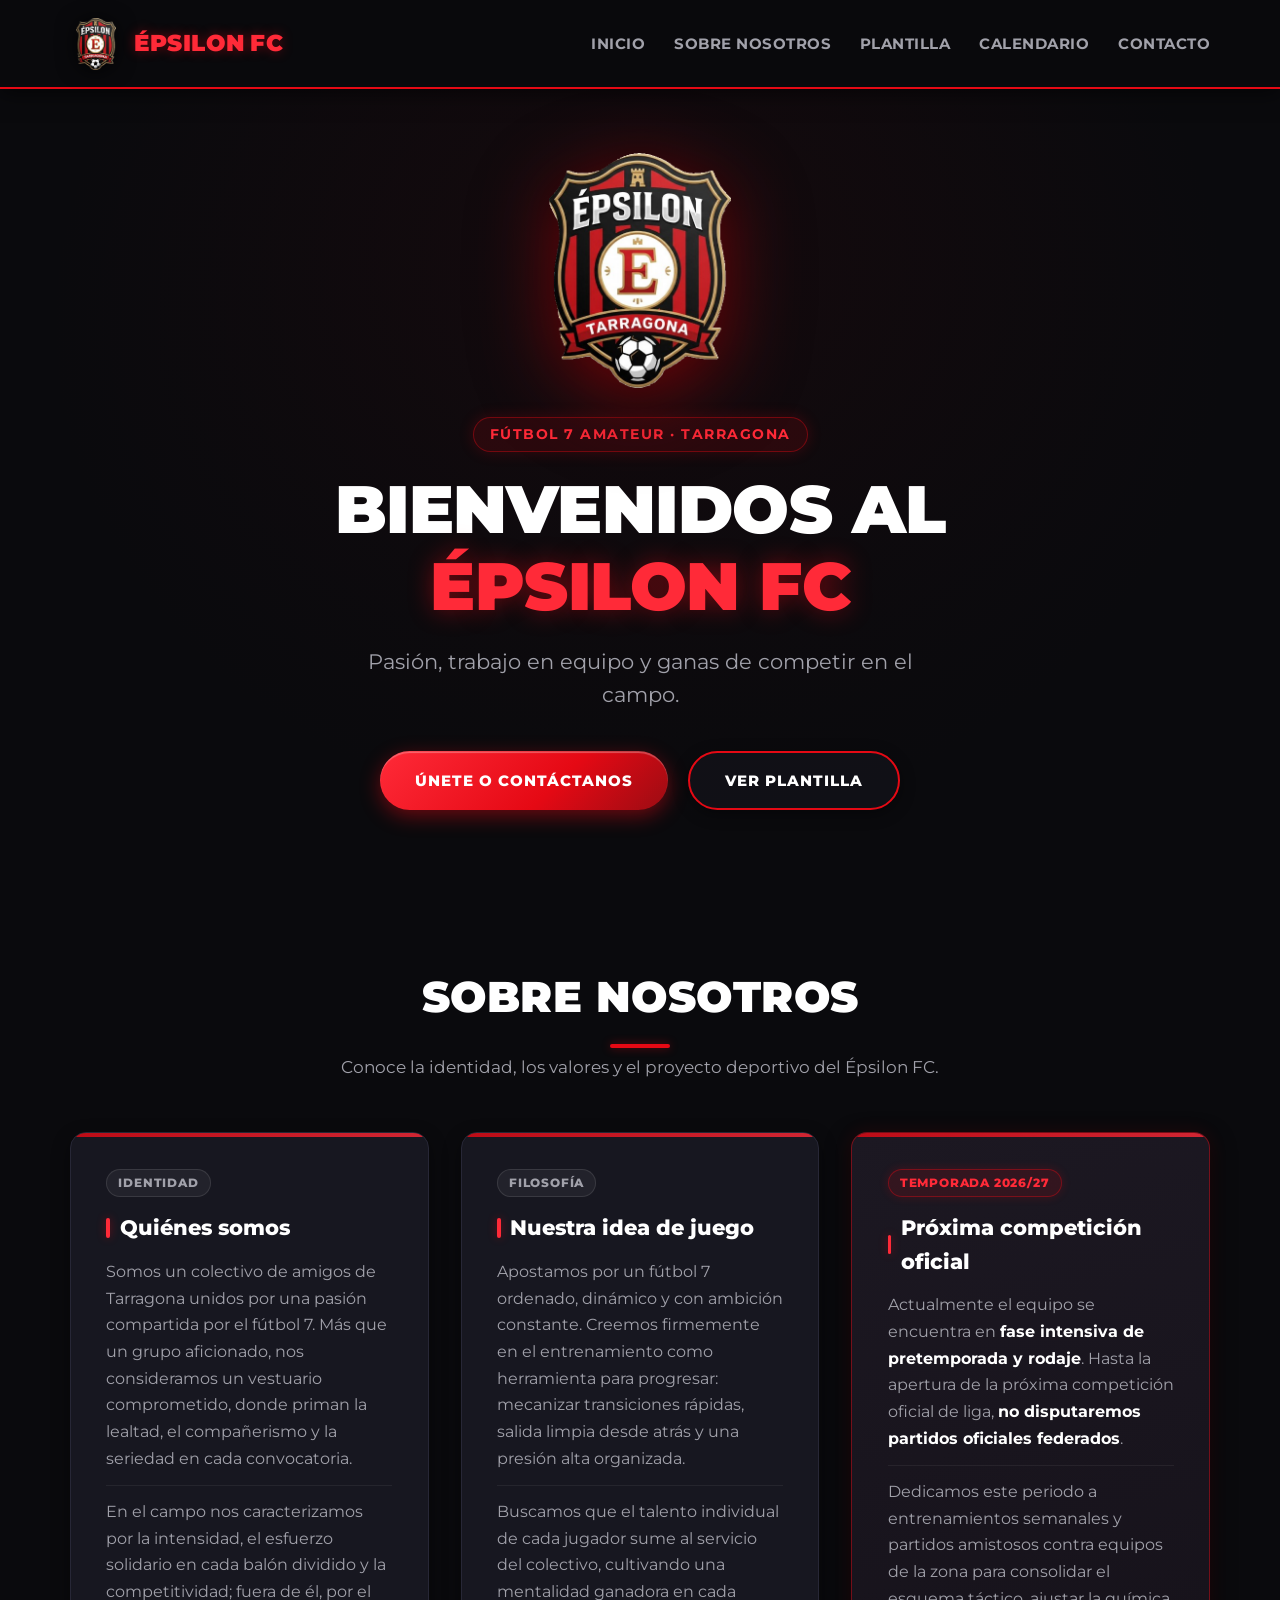
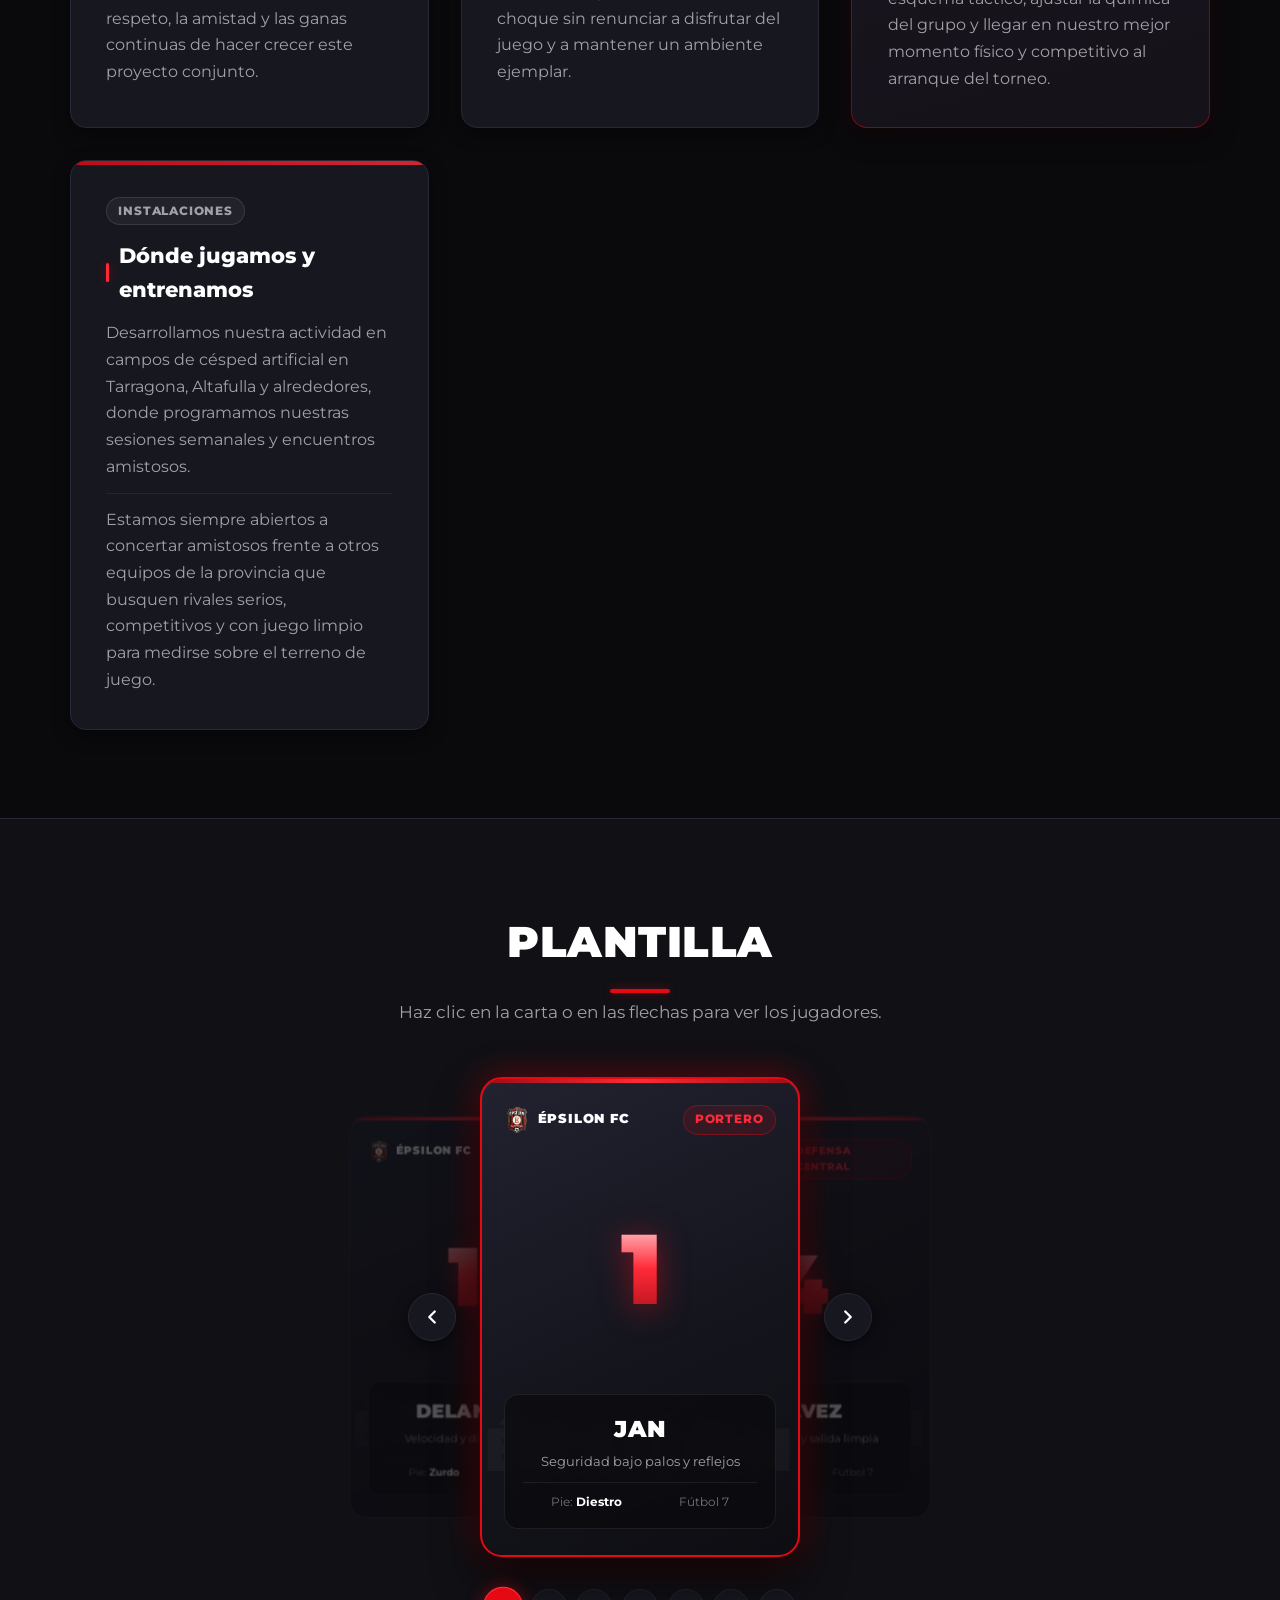
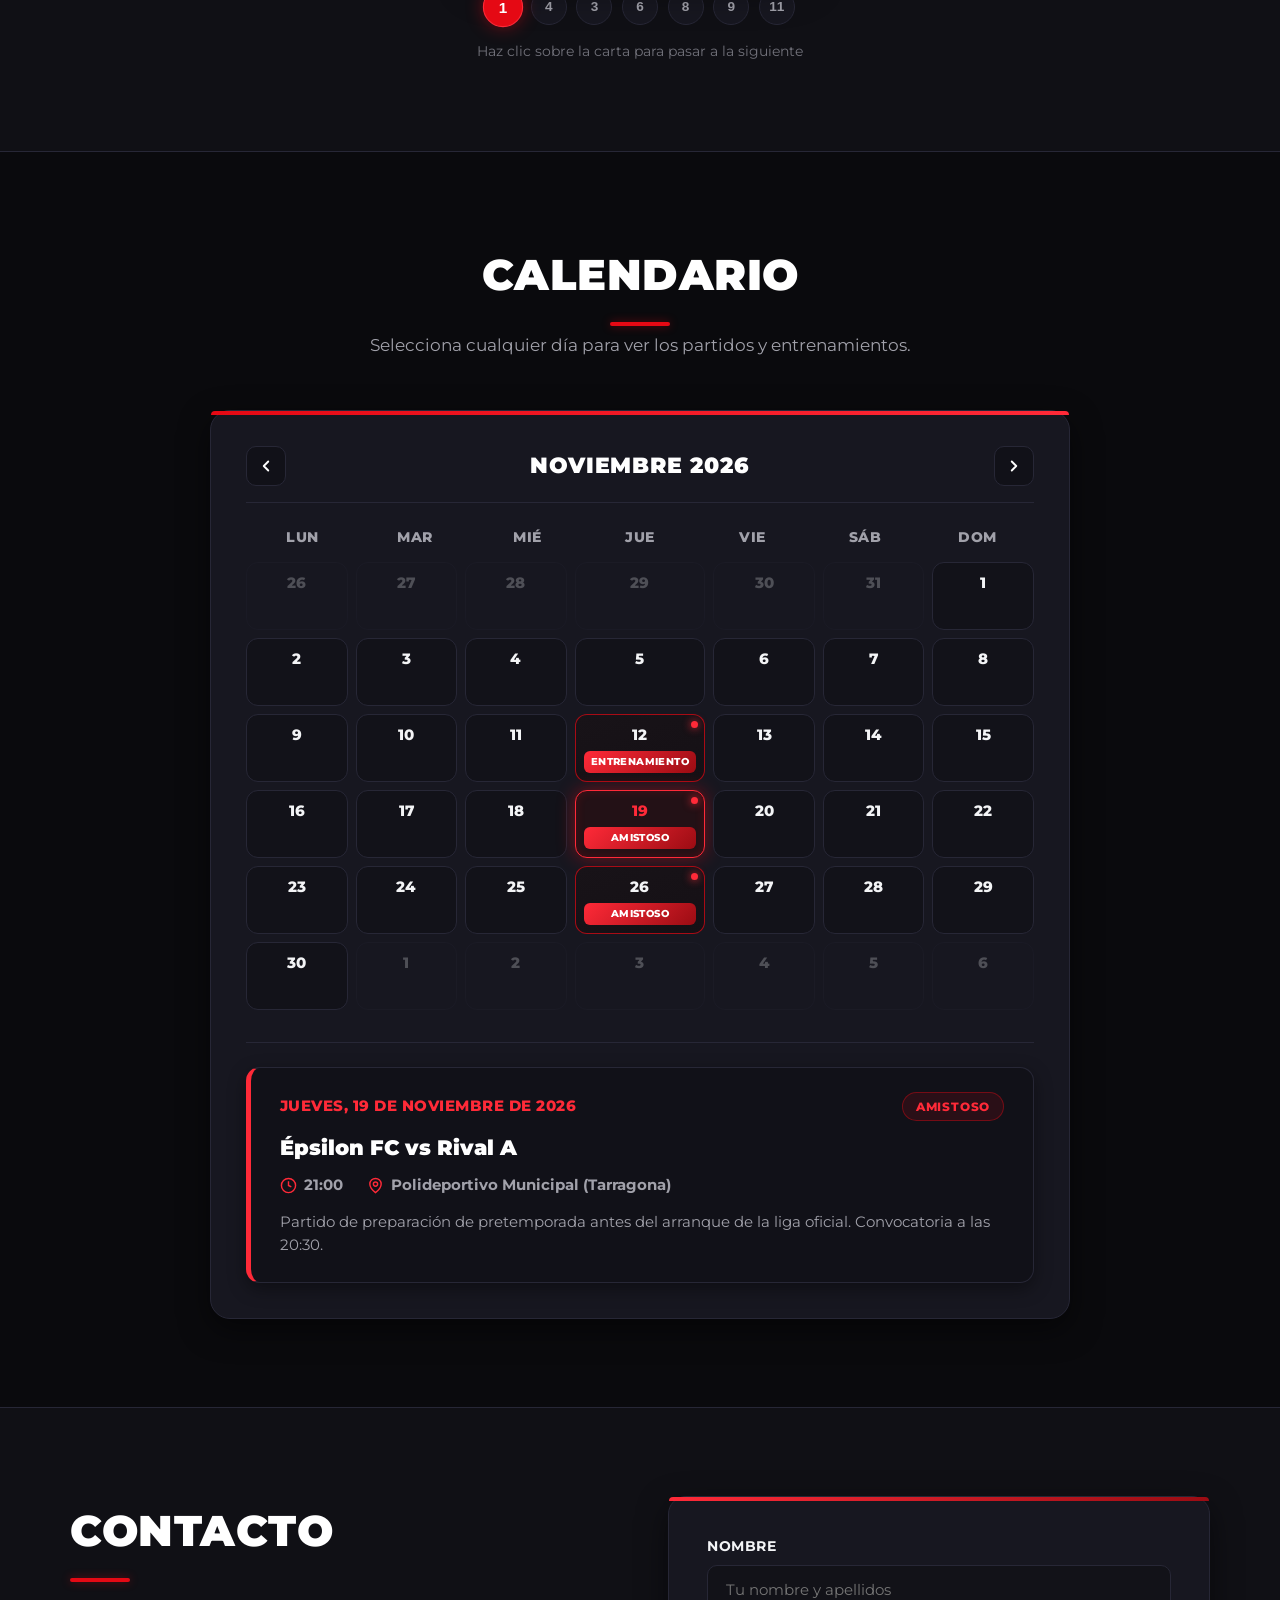
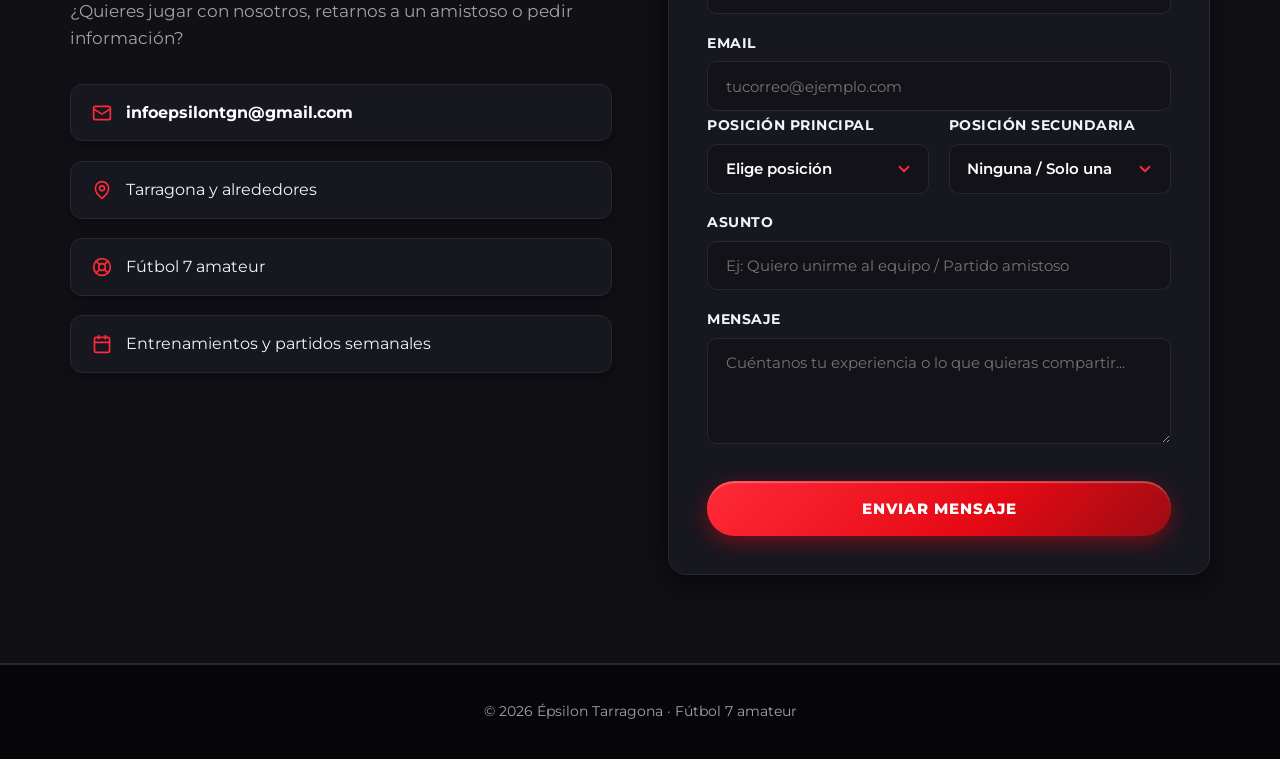
==== commit de32f300: "fix: integración directa sin intermediarios hacia infoepsilontgn@gmail.com con soporte Gmail Web y a" ====
--- a/index.html
+++ b/index.html
@@ -264,13 +264,8 @@
         </ul>
       </div>
 
-      <!-- Formulario de contacto hacia ShipMyForm -->
-      <form class="contact-form" id="contactForm" action="https://shipmyform.com/to/infoepsilontgn@gmail.com" method="POST">
-        <!-- Parámetros de configuración -->
-        <input type="hidden" name="_redirect" id="_redirectField" value="">
-        <!-- Campo honeypot anti-spam para bloquear bots de forma silenciosa -->
-        <input type="text" name="_gotcha" style="display:none;" tabindex="-1" autocomplete="off">
-
+      <!-- Formulario de contacto directo hacia infoepsilontgn@gmail.com -->
+      <form class="contact-form" id="contactForm" novalidate>
         <label for="nombre">Nombre</label>
         <input type="text" id="nombre" name="nombre" placeholder="Tu nombre y apellidos" required>
 
@@ -312,14 +307,6 @@
 
         <button type="submit" class="btn" id="submitBtn">Enviar mensaje</button>
 
-        <!-- Opción de envío directo por correo -->
-        <div class="direct-email-container">
-          <span>o si lo prefieres</span>
-          <button type="button" class="btn-secondary-link" id="btnGmailDirect">
-            Abrir borrador directo en Gmail / Correo
-          </button>
-        </div>
-
         <!-- Contenedor accesible para mensajes de estado -->
         <p id="formStatus" class="form-status-msg" aria-live="polite" style="display:none;"></p>
       </form>
--- a/style.css
+++ b/style.css
@@ -1289,44 +1289,42 @@
   padding: 1.1rem;
 }
 
-/* Opción de correo directo */
-.direct-email-container {
-  margin-top: 1.2rem;
-  text-align: center;
-  display: flex;
-  flex-direction: column;
-  gap: 0.5rem;
-  align-items: center;
-}
-
-.direct-email-container span {
-  font-size: 0.85rem;
-  color: var(--texto-secundario);
-  text-transform: lowercase;
-  letter-spacing: 0.5px;
-}
-
-.btn-secondary-link {
-  background: transparent;
-  color: var(--rojo-brillante);
-  border: 1px dashed var(--borde-rojo);
-  padding: 0.65rem 1.2rem;
+/* Botones de acción en avisos de estado */
+.status-actions-group {
+  margin-top: 0.9rem;
+  display: flex;
+  gap: 0.6rem;
+  justify-content: center;
+  flex-wrap: wrap;
+}
+
+.status-action-btn {
+  display: inline-block;
+  padding: 0.55rem 1.1rem;
+  background: var(--rojo-principal);
+  color: var(--blanco) !important;
   border-radius: 8px;
-  font-family: inherit;
+  font-weight: 600;
+  text-decoration: none;
   font-size: 0.88rem;
-  font-weight: 600;
-  cursor: pointer;
-  transition: all 0.25s ease;
-  text-decoration: none;
-  display: inline-block;
-  width: auto;
-}
-
-.btn-secondary-link:hover {
-  background: rgba(229, 9, 20, 0.12);
-  border-color: var(--rojo-brillante);
-  color: var(--blanco);
-  transform: translateY(-1px);
+  transition: all 0.2s ease;
+  border: 1px solid var(--borde-rojo);
+}
+
+.status-action-btn:hover {
+  background: var(--rojo-brillante);
+  transform: translateY(-2px);
+  box-shadow: 0 4px 12px rgba(229, 9, 20, 0.4);
+}
+
+.status-action-btn.secondary {
+  background: rgba(255, 255, 255, 0.1);
+  border-color: rgba(255, 255, 255, 0.2);
+}
+
+.status-action-btn.secondary:hover {
+  background: rgba(255, 255, 255, 0.2);
+  border-color: rgba(255, 255, 255, 0.4);
 }
 
 #formStatus,
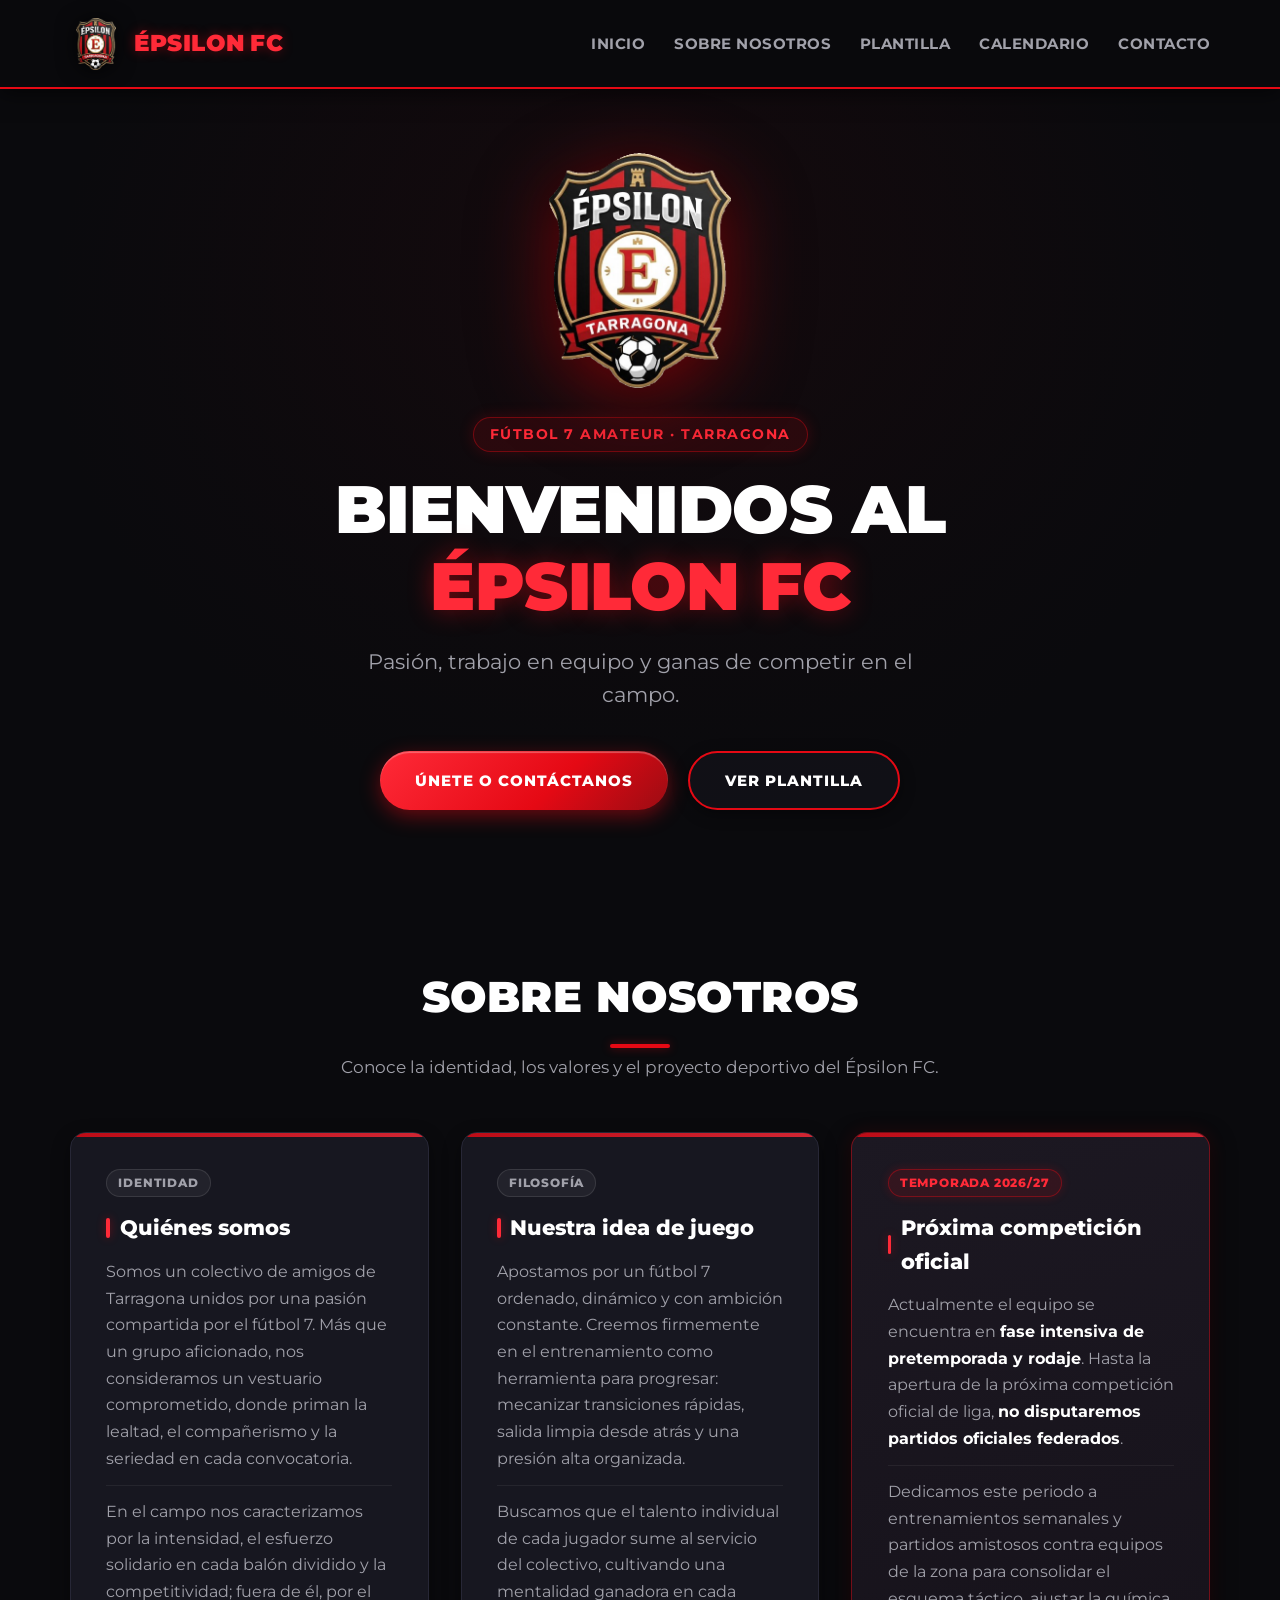
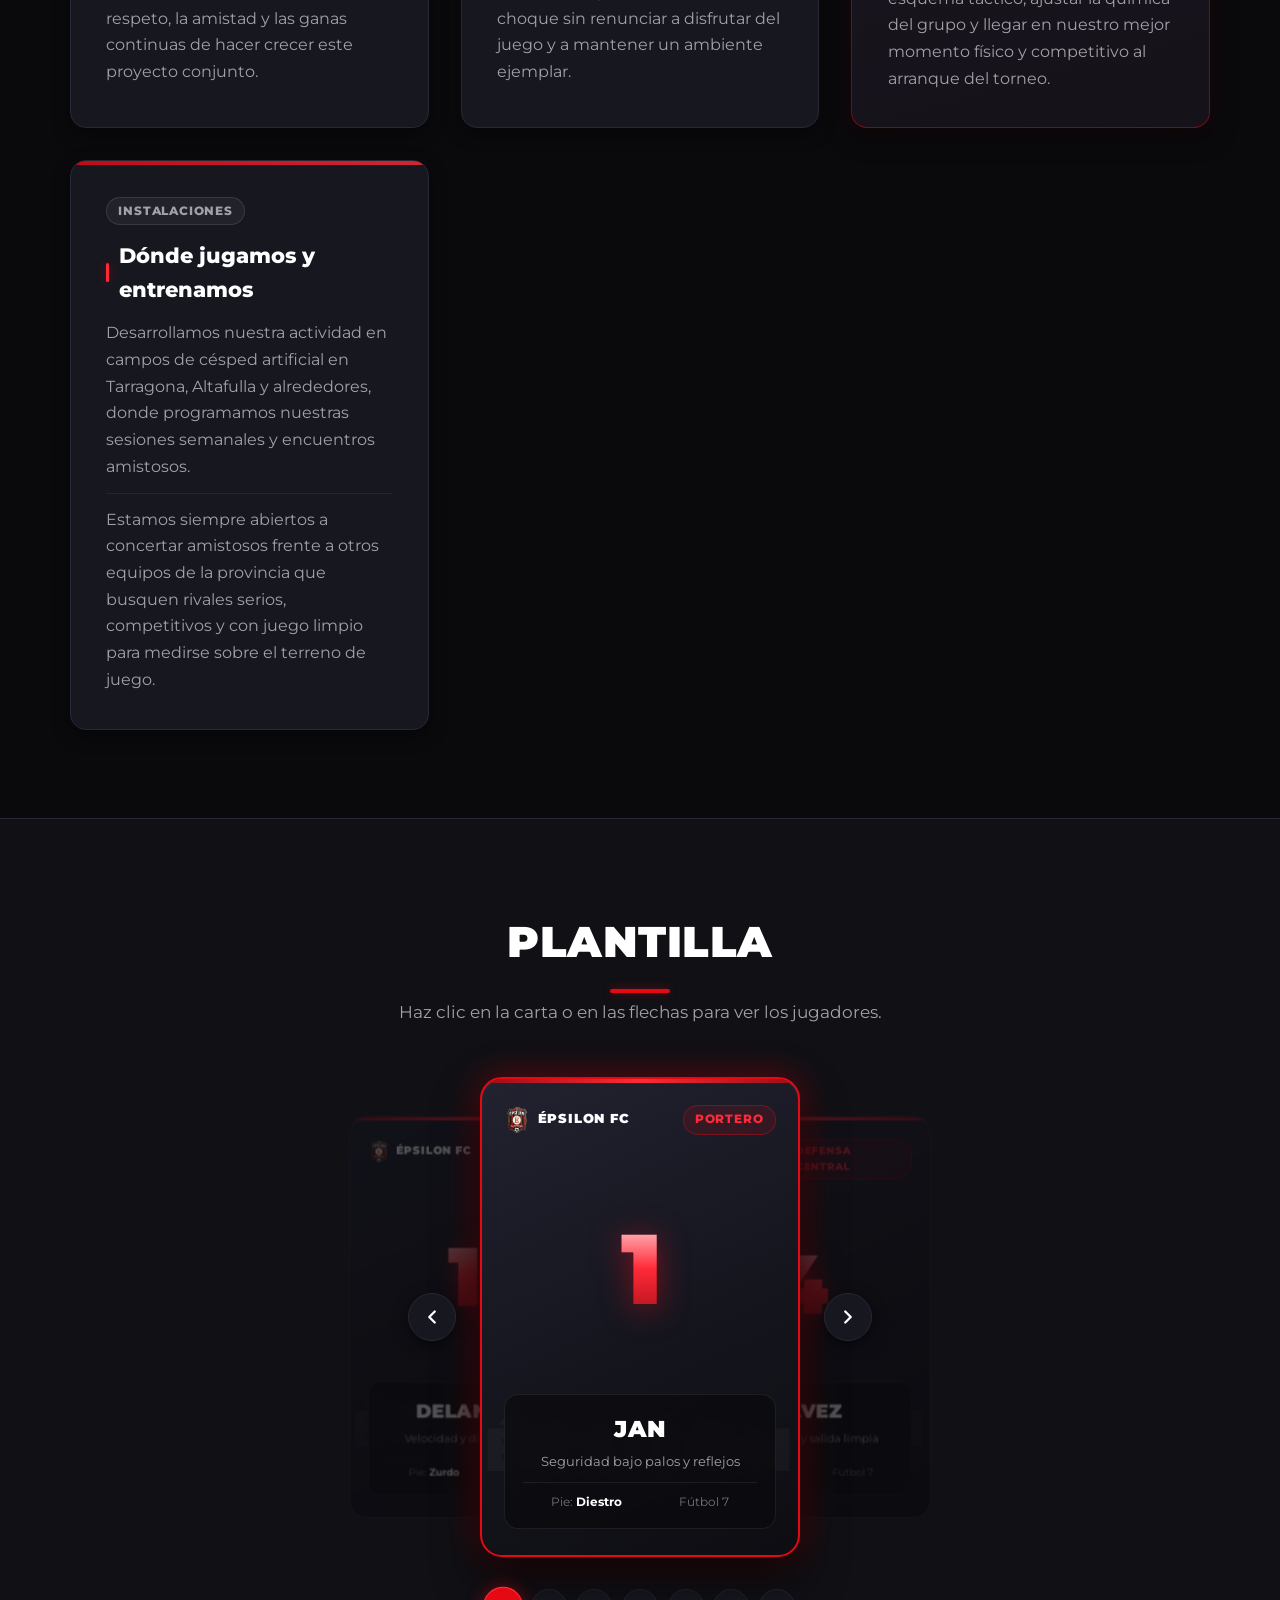
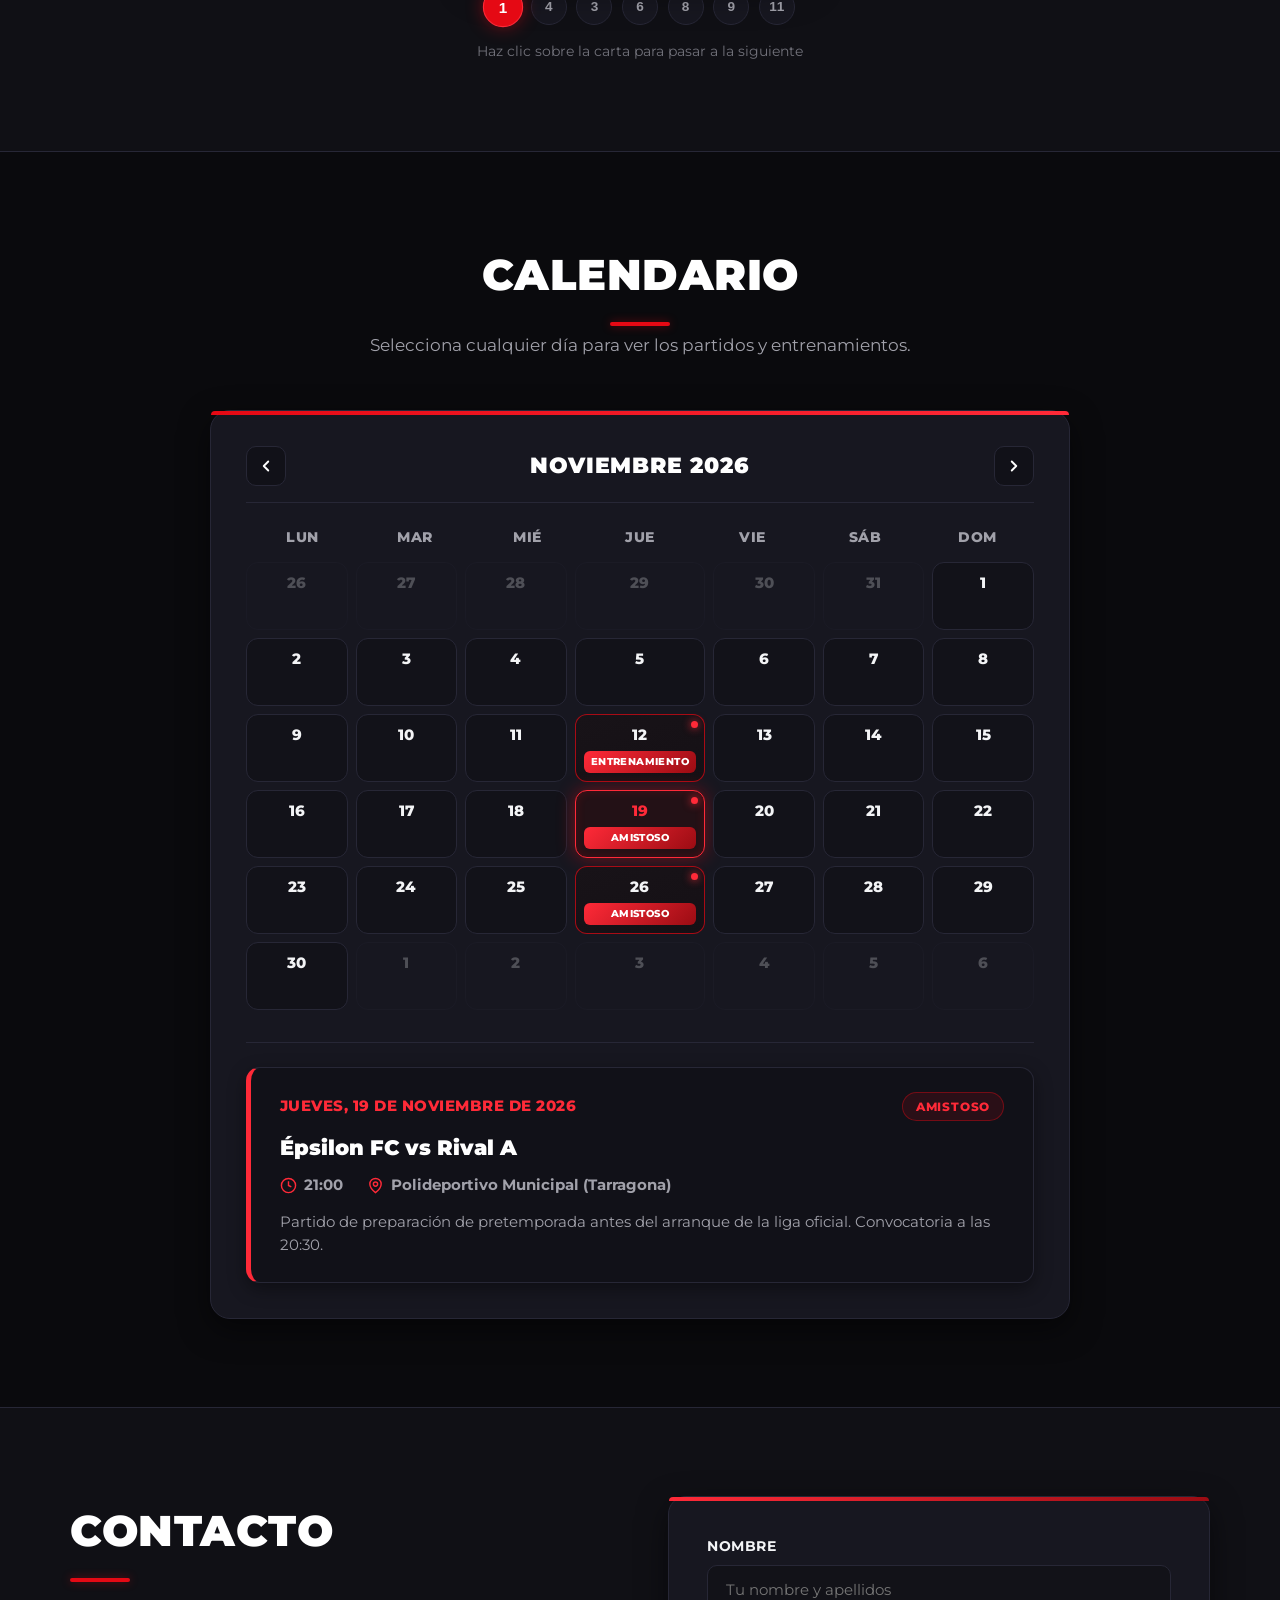
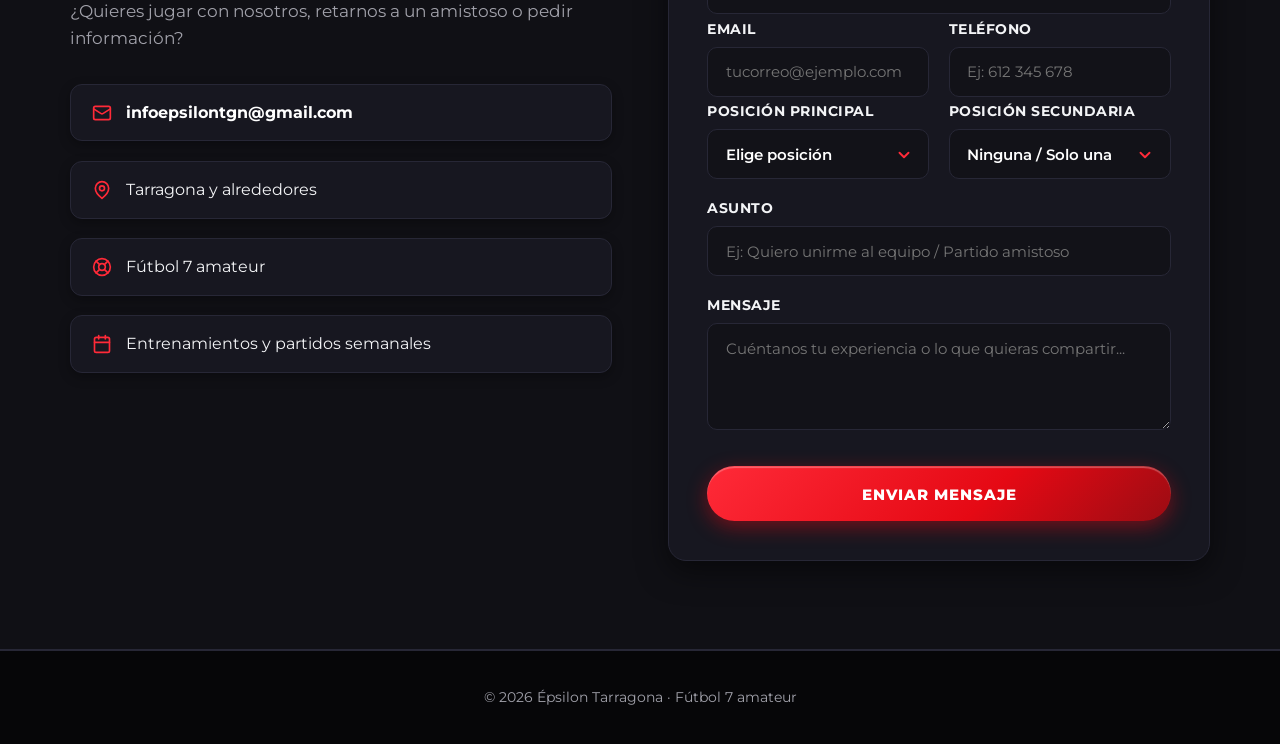
==== commit 67c1f82c: "feat: campo de teléfono añadido en el formulario y sincronizado en el autoenvío" ====
--- a/index.html
+++ b/index.html
@@ -264,13 +264,27 @@
         </ul>
       </div>
 
-      <!-- Formulario de contacto directo hacia infoepsilontgn@gmail.com -->
-      <form class="contact-form" id="contactForm" novalidate>
+      <!-- Formulario de contacto hacia Web3Forms con autoenvío -->
+      <form class="contact-form" id="contactForm" action="https://api.web3forms.com/submit" method="POST">
+        <input type="hidden" name="access_key" value="9a8f1047-034d-4ce2-a923-ecf4b2d70800">
+        <input type="hidden" name="subject" value="Nuevo contacto web - Épsilon Tarragona">
+        <input type="hidden" name="from_name" value="Web Épsilon Tarragona">
+        <!-- Campo honeypot anti-spam para bloquear bots silenciosamente -->
+        <input type="checkbox" name="botcheck" style="display: none;">
         <label for="nombre">Nombre</label>
         <input type="text" id="nombre" name="nombre" placeholder="Tu nombre y apellidos" required>
 
-        <label for="email">Email</label>
-        <input type="email" id="email" name="email" placeholder="tucorreo@ejemplo.com" required>
+        <!-- Fila de contacto: Email y Teléfono -->
+        <div class="form-row">
+          <div class="form-group">
+            <label for="email">Email</label>
+            <input type="email" id="email" name="email" placeholder="tucorreo@ejemplo.com" required>
+          </div>
+          <div class="form-group">
+            <label for="telefono">Teléfono</label>
+            <input type="tel" id="telefono" name="telefono" placeholder="Ej: 612 345 678">
+          </div>
+        </div>
 
         <!-- Selección de posiciones en el campo -->
         <div class="form-row">
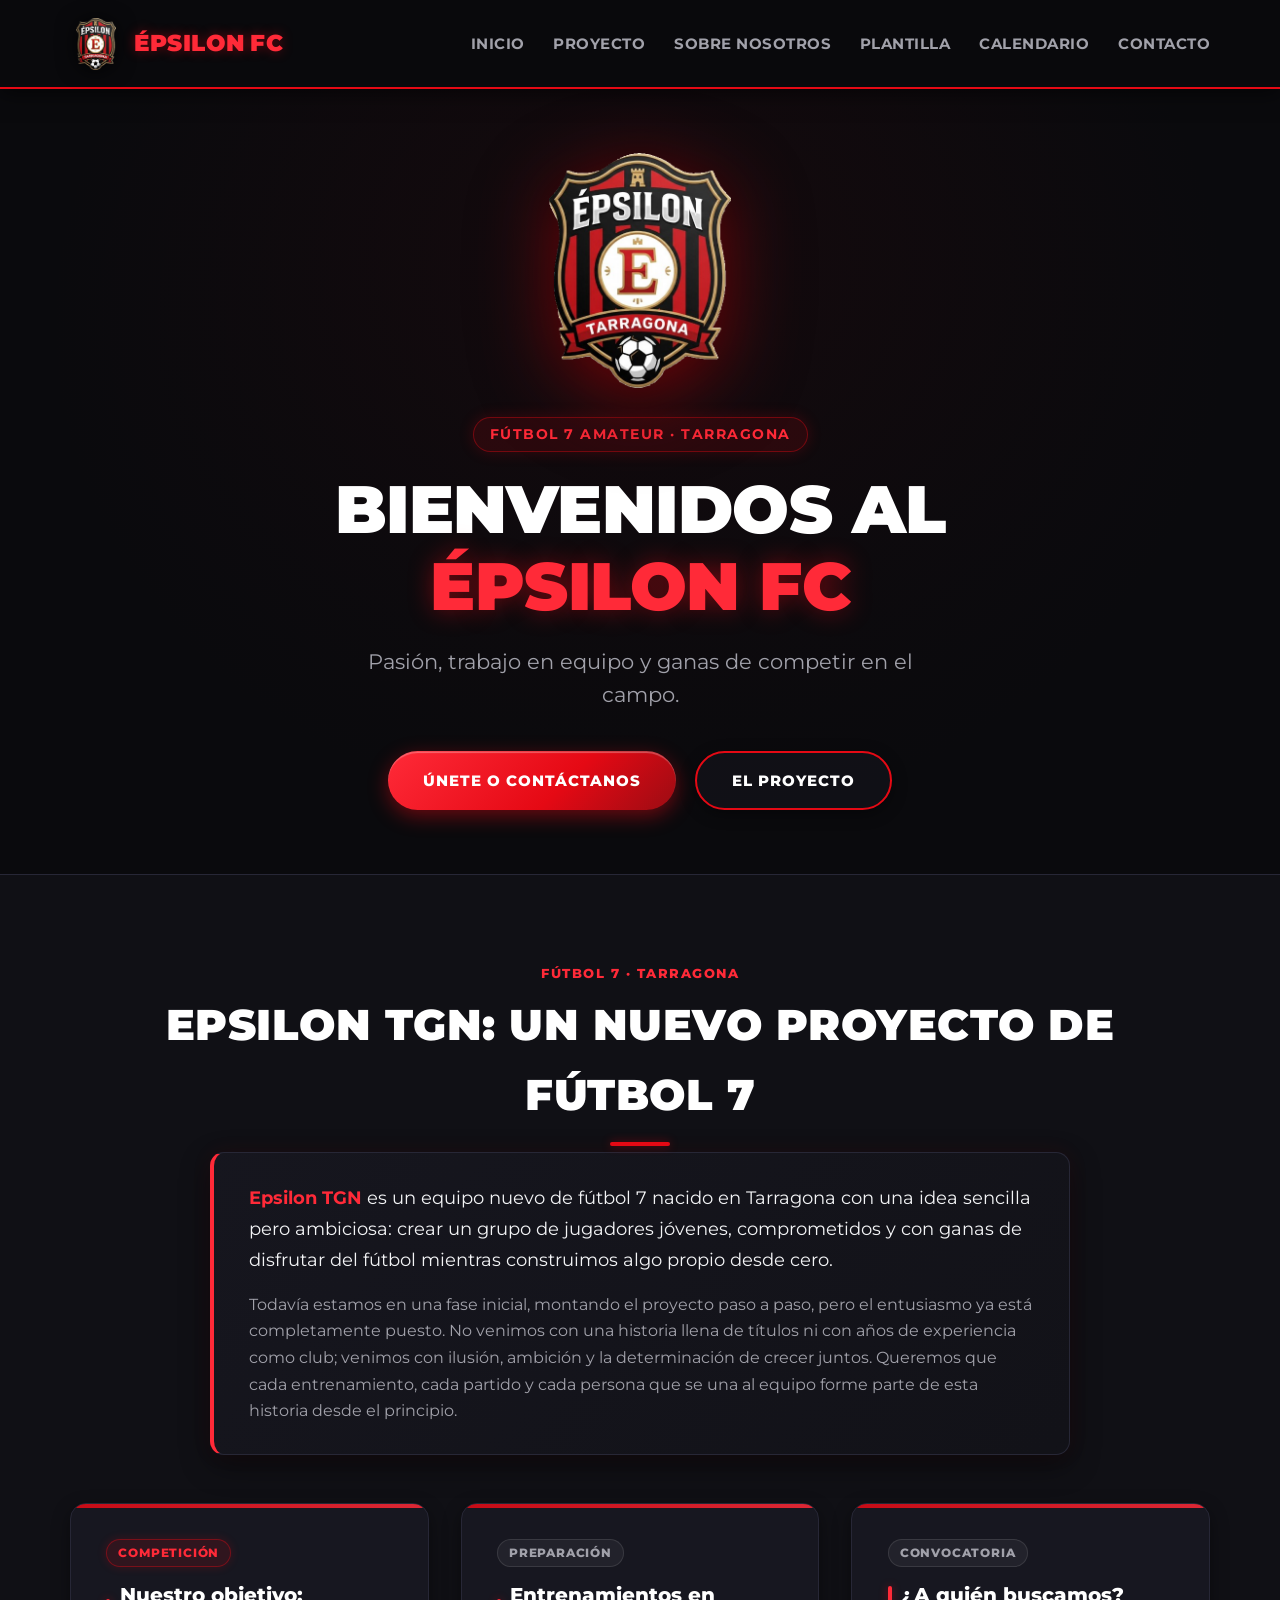
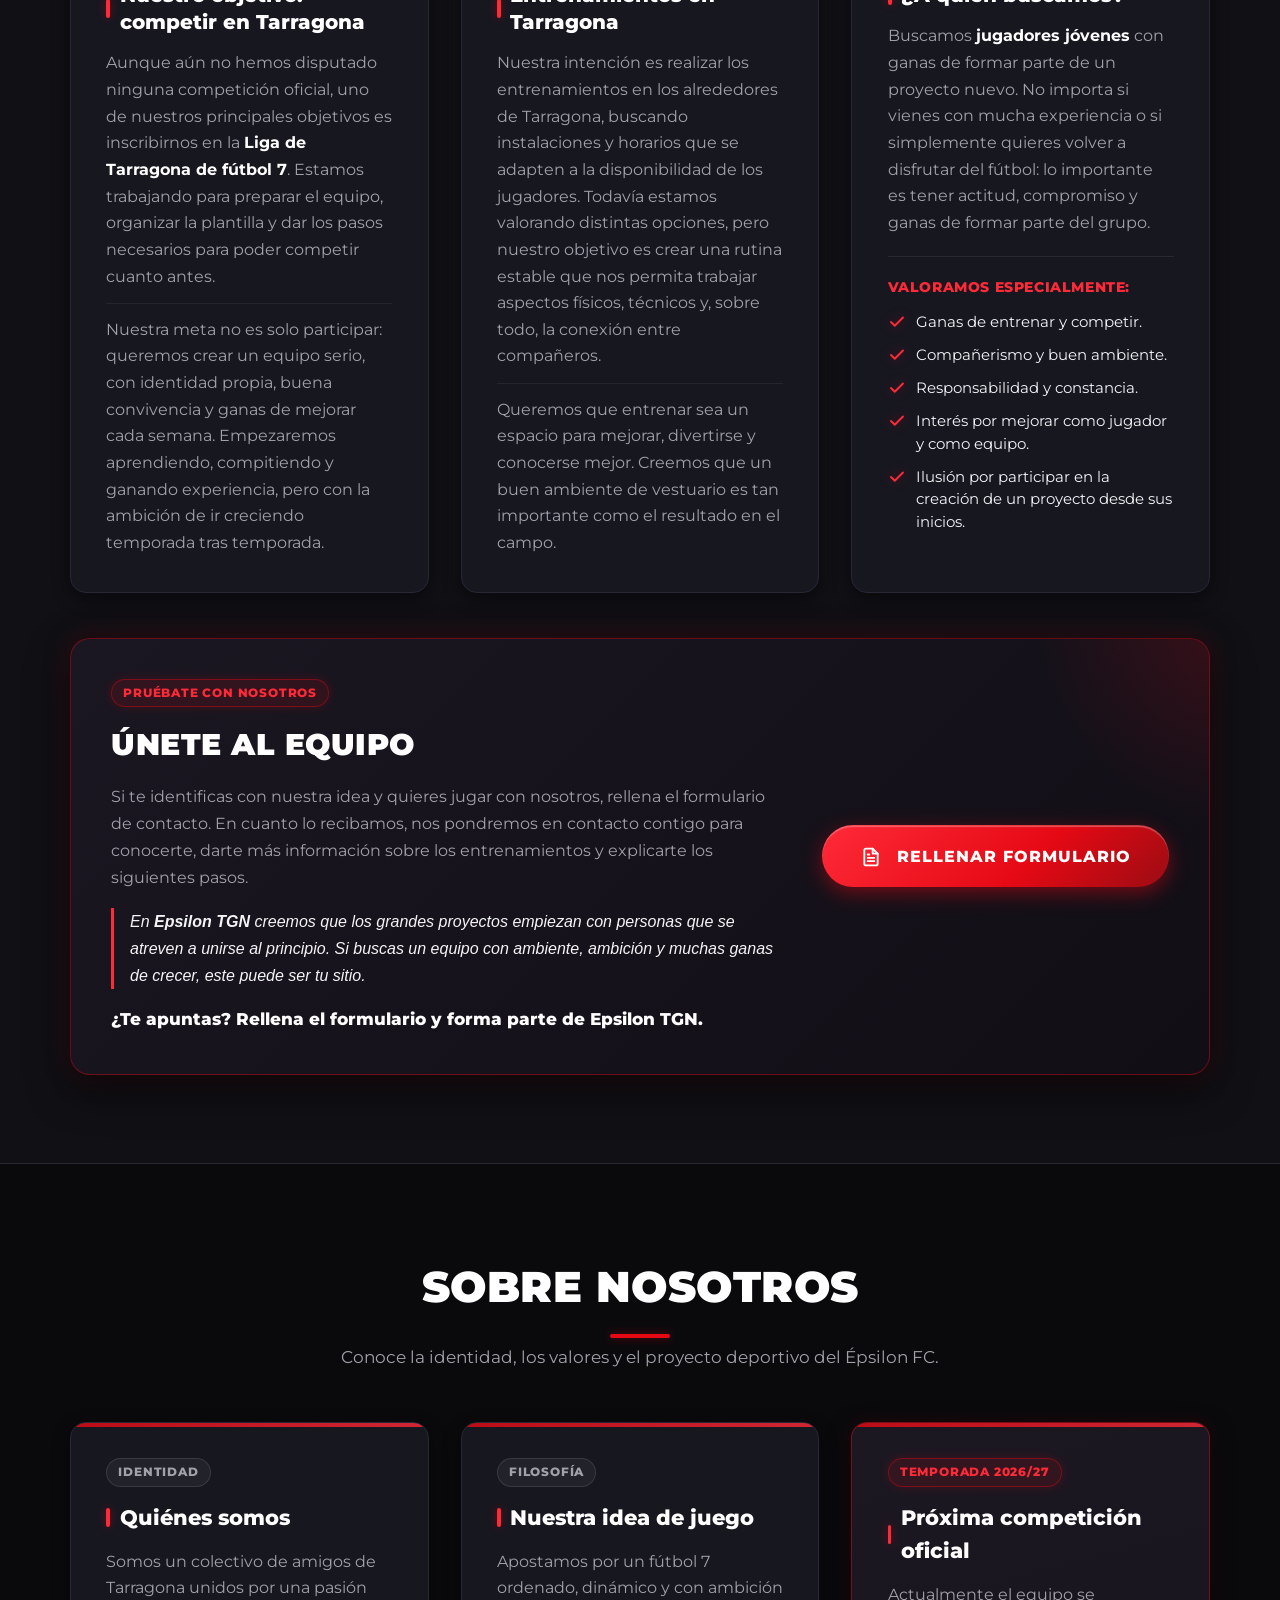
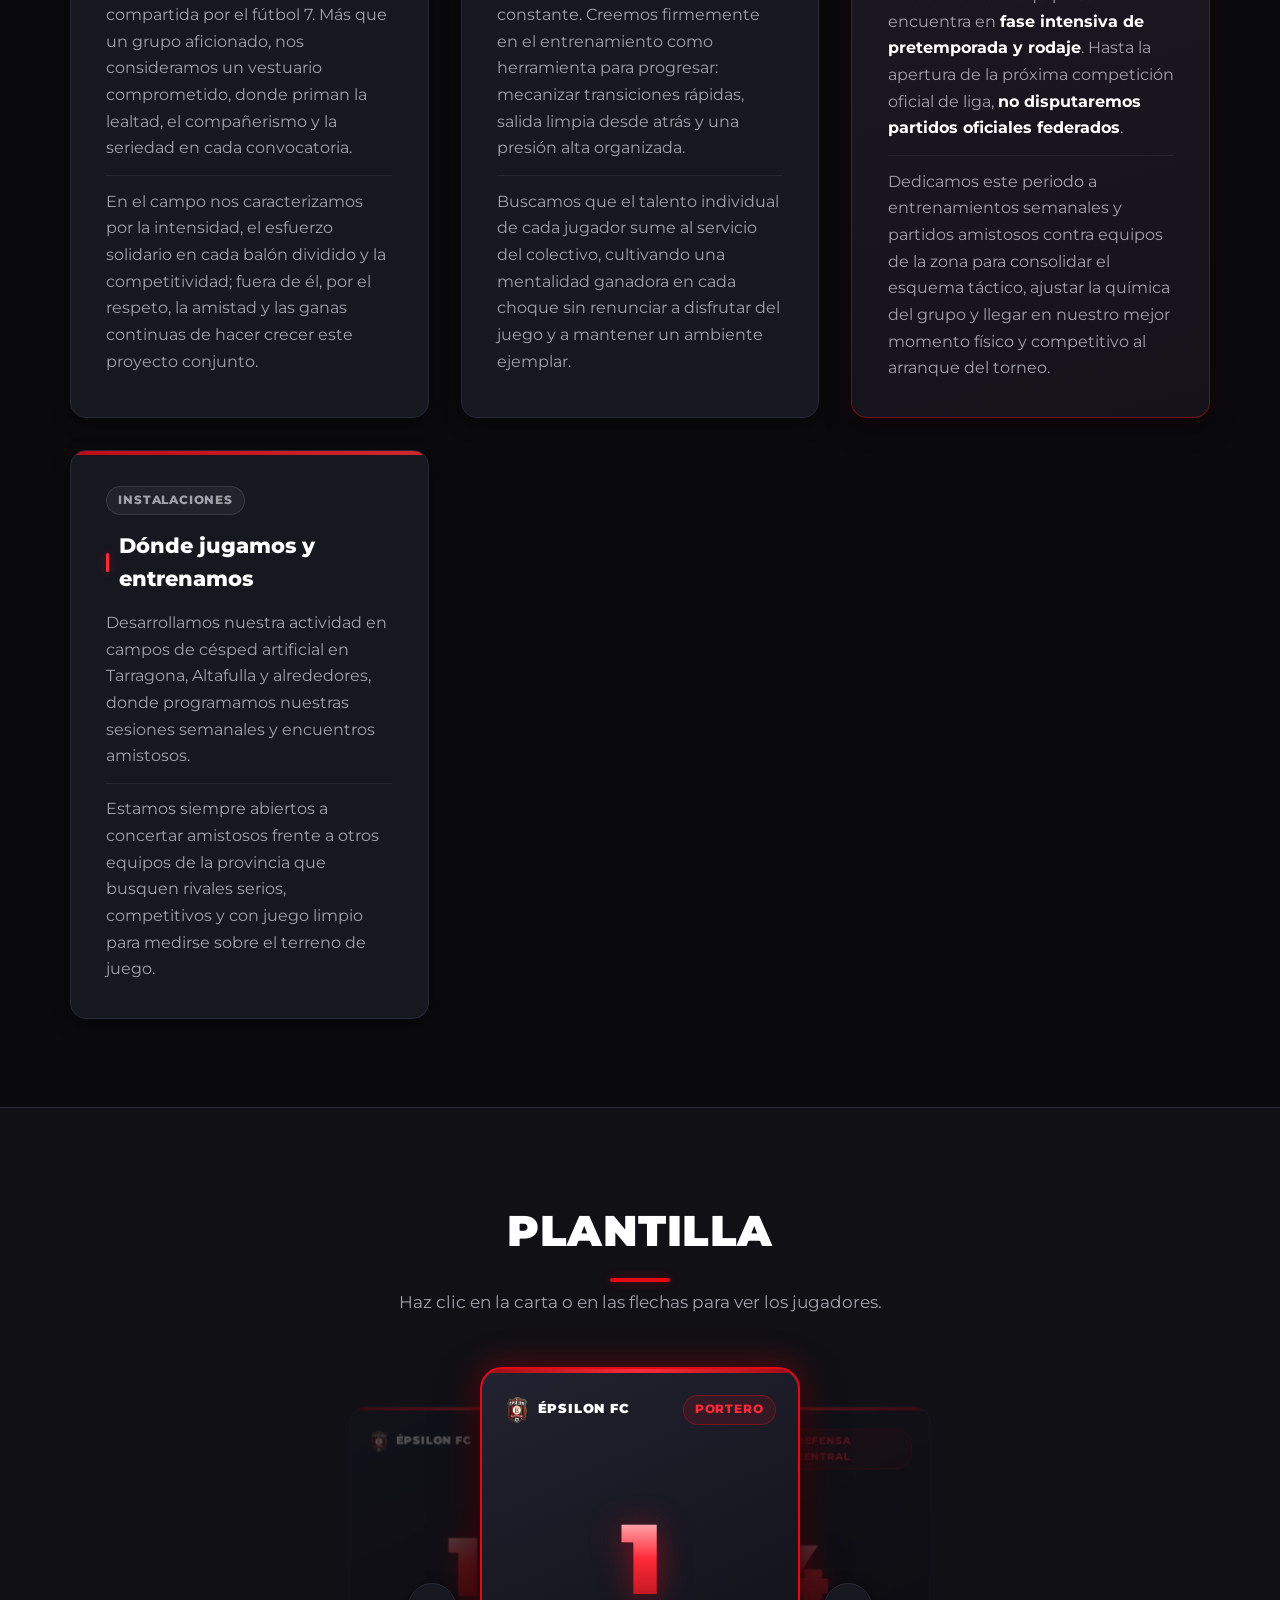
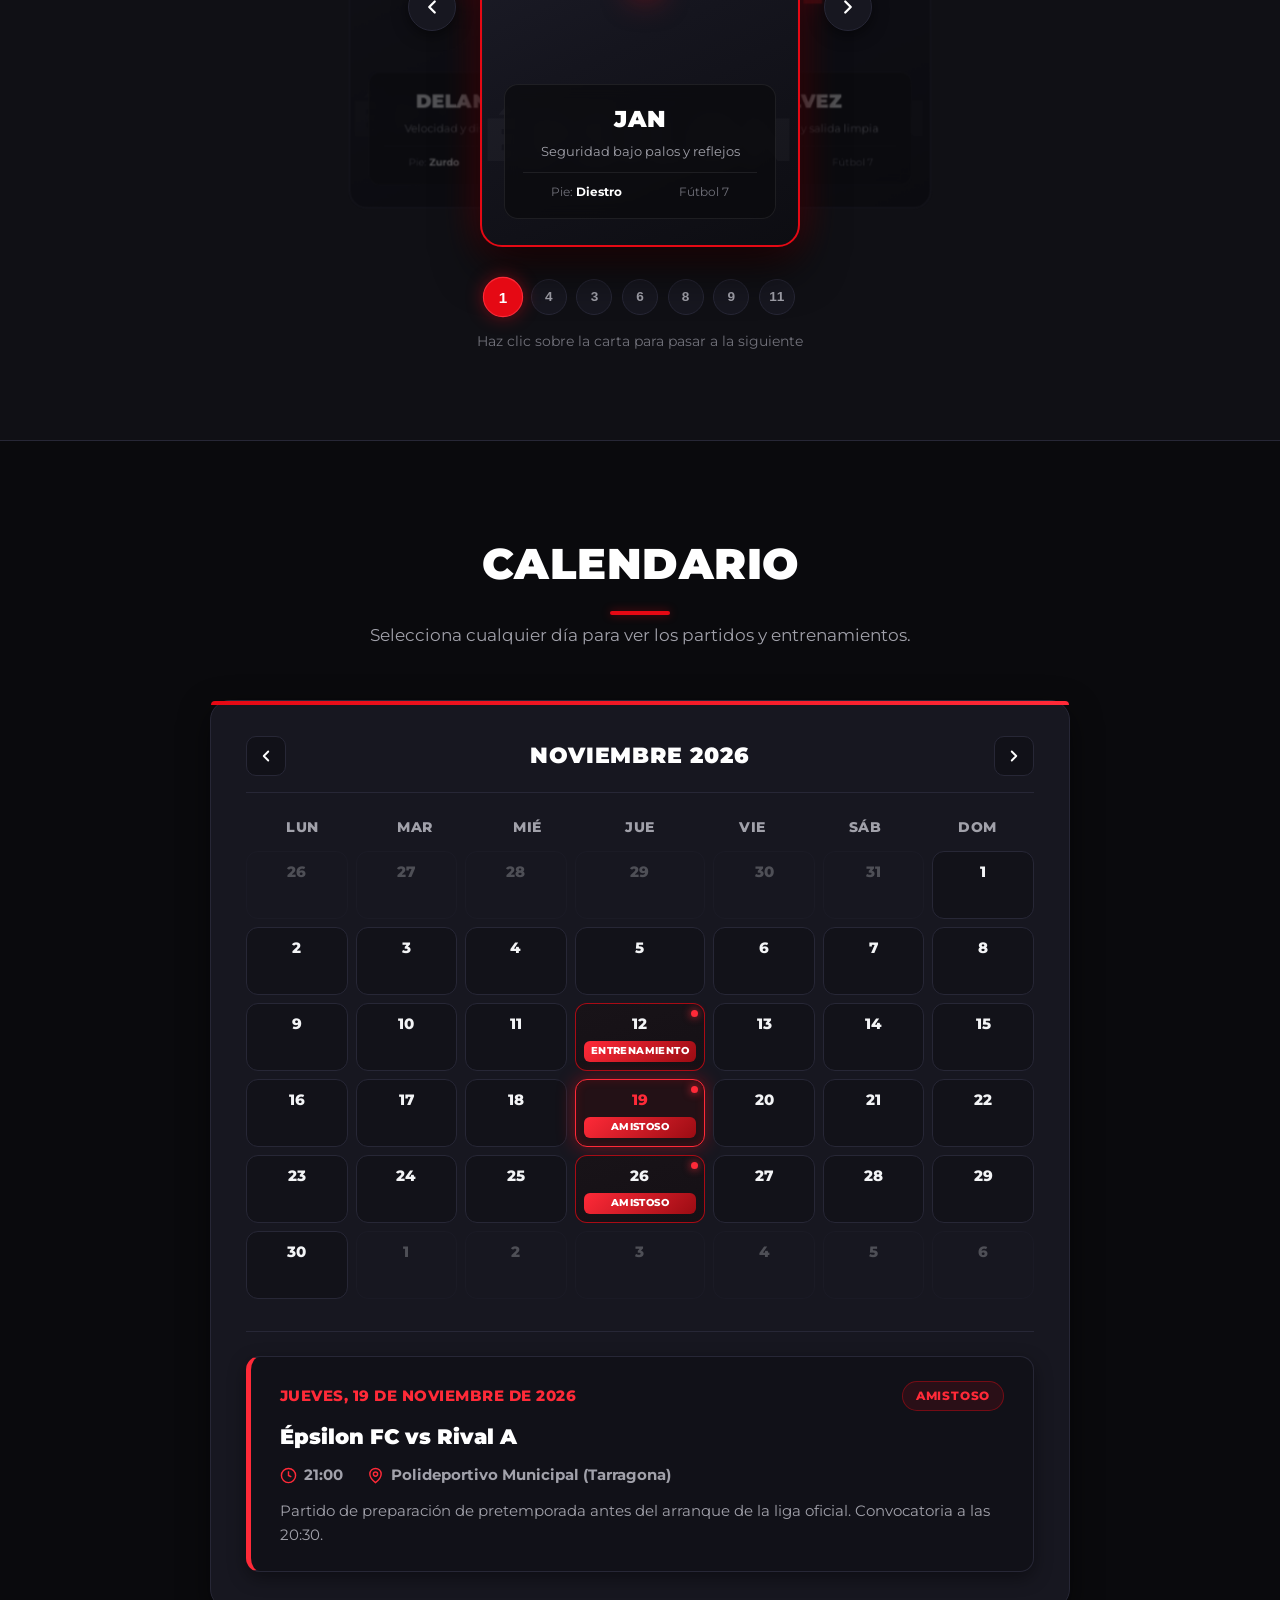
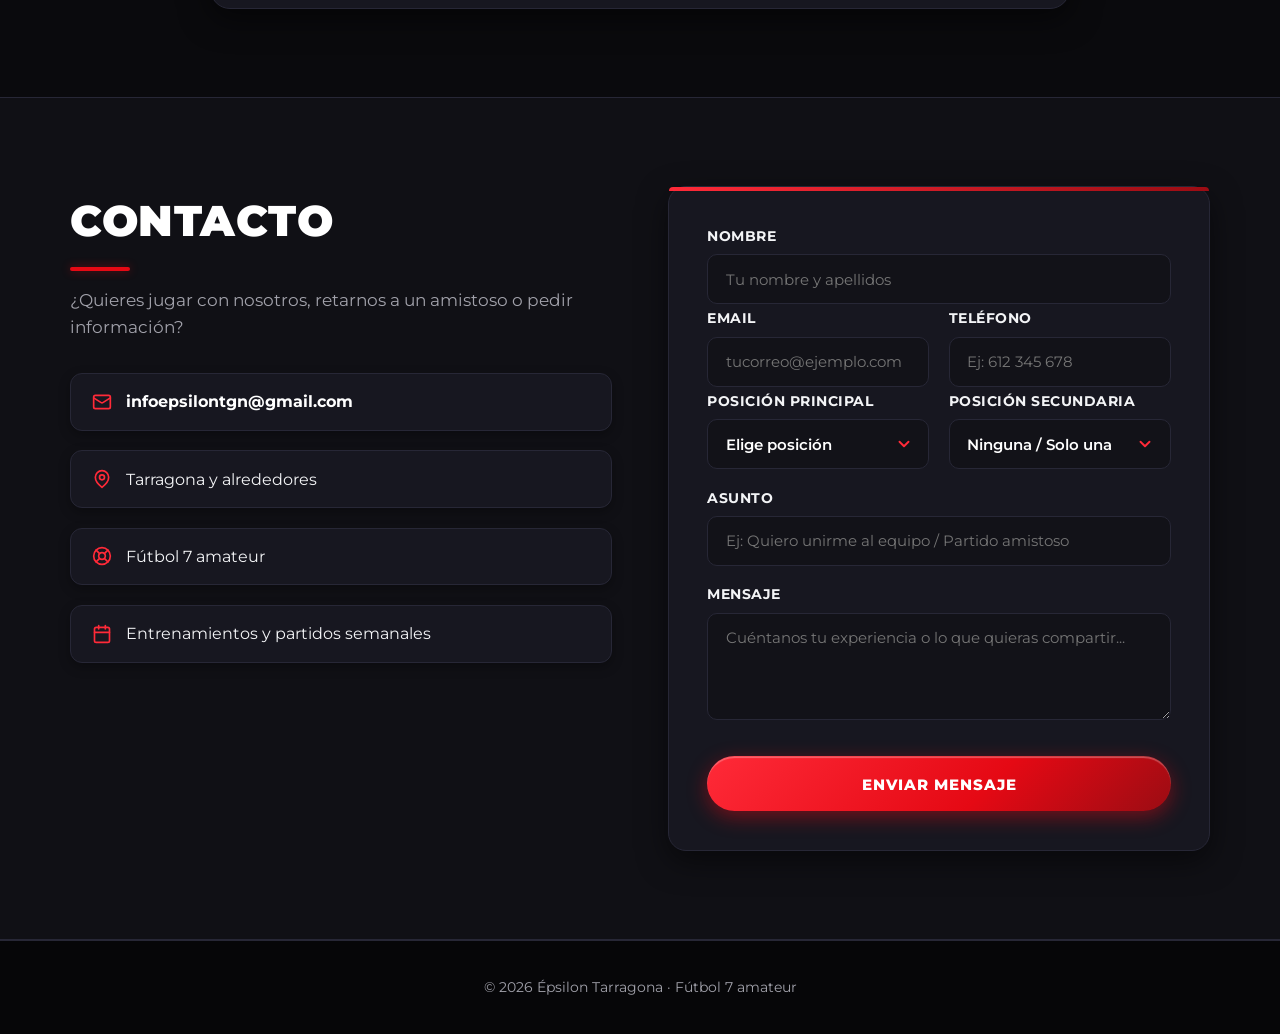
==== commit c53119fc: "feat: añadir sección El Proyecto con objetivos, entrenamientos, requisitos y botón al formulario" ====
--- a/index.html
+++ b/index.html
@@ -4,10 +4,79 @@
 <head>
   <meta charset="UTF-8">
   <meta name="viewport" content="width=device-width, initial-scale=1.0">
-  <title>Épsilon Tarragona | Fútbol 7</title>
-
-  <!-- Favicon con el escudo oficial (sin fondo) -->
-  <link rel="icon" type="image/png" href="img/logo.png">
+  <title>Epsilon Tarragona</title>
+
+  <!-- Metadatos SEO para posicionamiento en Google -->
+  <meta name="description"
+    content="Sitio web oficial del club de fútbol 7 amateur Epsilon Tarragona (Epsilon TGn). Conoce nuestra plantilla, calendario y novedades.">
+  <meta name="keywords"
+    content="Epsilon Tarragona, Epsilon TGn, Épsilon Tarragona, Épsilon TGn, Epsilon FC, fútbol 7 Tarragona, club fútbol amateur Tarragona">
+  <meta name="author" content="Epsilon Tarragona">
+  <meta name="robots" content="index, follow">
+  <link rel="canonical" href="https://epsilontgn.vercel.app/">
+
+  <!-- Favicons oficiales (rutas relativas compatibles con depuración local y producción en Vercel) -->
+  <link rel="icon" type="image/png" sizes="32x32" href="img/favicon-32x32.png">
+  <link rel="icon" type="image/png" sizes="16x16" href="img/favicon-16x16.png">
+  <link rel="icon" type="image/png" sizes="48x48" href="img/favicon-48x48.png">
+  <link rel="icon" type="image/png" sizes="96x96" href="img/favicon-96x96.png">
+  <link rel="icon" type="image/png" sizes="192x192" href="img/favicon-192x192.png">
+  <link rel="icon" type="image/png" sizes="512x512" href="img/favicon-512x512.png">
+  <link rel="icon" type="image/x-icon" href="favicon.ico">
+  <link rel="shortcut icon" href="favicon.ico">
+  <link rel="apple-touch-icon" sizes="180x180" href="apple-touch-icon.png">
+  <link rel="manifest" href="site.webmanifest">
+  <meta name="theme-color" content="#0a1128">
+
+  <!-- Open Graph para compartir en WhatsApp, Facebook y Twitter con vista previa del escudo -->
+  <meta property="og:type" content="website">
+  <meta property="og:site_name" content="Epsilon Tarragona">
+  <meta property="og:title" content="Epsilon Tarragona">
+  <meta property="og:description"
+    content="Sitio web oficial del club de fútbol 7 amateur Epsilon Tarragona (Epsilon TGn). Conoce la plantilla y calendario.">
+  <meta property="og:url" content="https://epsilontgn.vercel.app/">
+  <meta property="og:image" content="https://epsilontgn.vercel.app/img/favicon-512x512.png">
+  <meta name="twitter:card" content="summary_large_image">
+  <meta name="twitter:title" content="Epsilon Tarragona">
+  <meta name="twitter:description"
+    content="Sitio web oficial del club de fútbol 7 amateur Epsilon Tarragona (Epsilon TGn).">
+  <meta name="twitter:image" content="https://epsilontgn.vercel.app/img/favicon-512x512.png">
+
+  <!-- Marcado Estructurado Schema.org para Google (Nombre del Sitio y Equipo Deportivo) -->
+  <script type="application/ld+json">
+  {
+    "@context": "https://schema.org",
+    "@graph": [
+      {
+        "@type": "WebSite",
+        "@id": "https://epsilontgn.vercel.app/#website",
+        "url": "https://epsilontgn.vercel.app/",
+        "name": "Epsilon Tarragona",
+        "alternateName": ["Epsilon TGn", "Épsilon Tarragona", "Épsilon TGn"]
+      },
+      {
+        "@type": "SportsTeam",
+        "@id": "https://epsilontgn.vercel.app/#team",
+        "name": "Epsilon Tarragona",
+        "alternateName": ["Epsilon TGn", "Épsilon FC", "Épsilon Tarragona"],
+        "sport": "Fútbol 7",
+        "url": "https://epsilontgn.vercel.app/",
+        "logo": "https://epsilontgn.vercel.app/img/favicon-512x512.png",
+        "image": "https://epsilontgn.vercel.app/img/favicon-512x512.png",
+        "location": {
+          "@type": "Place",
+          "address": {
+            "@type": "PostalAddress",
+            "addressLocality": "Tarragona",
+            "addressRegion": "Cataluña",
+            "addressCountry": "ES"
+          }
+        },
+        "email": "infoepsilontgn@gmail.com"
+      }
+    ]
+  }
+  </script>
 
   <!-- Google Fonts: Montserrat para estilo deportivo -->
   <link rel="preconnect" href="https://fonts.googleapis.com">
@@ -41,6 +110,7 @@
       <!-- Menú de navegación -->
       <ul class="nav-links" id="navLinks">
         <li><a href="#inicio">Inicio</a></li>
+        <li><a href="#proyecto">Proyecto</a></li>
         <li><a href="#nosotros">Sobre nosotros</a></li>
         <li><a href="#plantilla">Plantilla</a></li>
         <li><a href="#calendario">Calendario</a></li>
@@ -60,8 +130,141 @@
       <p>Pasión, trabajo en equipo y ganas de competir en el campo.</p>
       <div class="hero-actions">
         <a href="#contacto" class="btn btn-primary">Únete o contáctanos</a>
-        <a href="#plantilla" class="btn btn-outline">Ver Plantilla</a>
-      </div>
+        <a href="#proyecto" class="btn btn-outline">El Proyecto</a>
+      </div>
+    </div>
+  </section>
+
+  <!-- ================= EL PROYECTO ================= -->
+  <section id="proyecto" class="section section-alt">
+    <div class="container">
+      <span class="section-tag">Fútbol 7 · Tarragona</span>
+      <h2 class="section-title">Epsilon TGN: un nuevo proyecto de fútbol 7</h2>
+
+      <!-- Manifiesto de introducción -->
+      <div class="project-hero-card">
+        <p class="project-lead">
+          <strong>Epsilon TGN</strong> es un equipo nuevo de fútbol 7 nacido en Tarragona con una idea sencilla pero ambiciosa: 
+          crear un grupo de jugadores jóvenes, comprometidos y con ganas de disfrutar del fútbol mientras construimos algo propio desde cero.
+        </p>
+        <p class="project-sublead">
+          Todavía estamos en una fase inicial, montando el proyecto paso a paso, pero el entusiasmo ya está completamente puesto. 
+          No venimos con una historia llena de títulos ni con años de experiencia como club; venimos con ilusión, ambición y la determinación 
+          de crecer juntos. Queremos que cada entrenamiento, cada partido y cada persona que se una al equipo forme parte de esta historia desde el principio.
+        </p>
+      </div>
+
+      <!-- Cuadrícula con los pilares -->
+      <div class="project-grid">
+
+        <!-- Pilar 1: Objetivo -->
+        <div class="project-card">
+          <span class="about-badge badge-destacado">Competición</span>
+          <h3>Nuestro objetivo: competir en Tarragona</h3>
+          <p>
+            Aunque aún no hemos disputado ninguna competición oficial, uno de nuestros principales objetivos es inscribirnos en la 
+            <strong>Liga de Tarragona de fútbol 7</strong>. Estamos trabajando para preparar el equipo, organizar la plantilla y dar 
+            los pasos necesarios para poder competir cuanto antes.
+          </p>
+          <p class="about-extra">
+            Nuestra meta no es solo participar: queremos crear un equipo serio, con identidad propia, buena convivencia y ganas de mejorar 
+            cada semana. Empezaremos aprendiendo, compitiendo y ganando experiencia, pero con la ambición de ir creciendo temporada tras temporada.
+          </p>
+        </div>
+
+        <!-- Pilar 2: Entrenamientos -->
+        <div class="project-card">
+          <span class="about-badge">Preparación</span>
+          <h3>Entrenamientos en Tarragona</h3>
+          <p>
+            Nuestra intención es realizar los entrenamientos en los alrededores de Tarragona, buscando instalaciones y horarios que se 
+            adapten a la disponibilidad de los jugadores. Todavía estamos valorando distintas opciones, pero nuestro objetivo es crear 
+            una rutina estable que nos permita trabajar aspectos físicos, técnicos y, sobre todo, la conexión entre compañeros.
+          </p>
+          <p class="about-extra">
+            Queremos que entrenar sea un espacio para mejorar, divertirse y conocerse mejor. Creemos que un buen ambiente de vestuario 
+            es tan importante como el resultado en el campo.
+          </p>
+        </div>
+
+        <!-- Pilar 3: ¿A quién buscamos? -->
+        <div class="project-card">
+          <span class="about-badge">Convocatoria</span>
+          <h3>¿A quién buscamos?</h3>
+          <p>
+            Buscamos <strong>jugadores jóvenes</strong> con ganas de formar parte de un proyecto nuevo. No importa si vienes con mucha 
+            experiencia o si simplemente quieres volver a disfrutar del fútbol: lo importante es tener actitud, compromiso y ganas de formar parte del grupo.
+          </p>
+          <div class="project-values-box">
+            <span class="project-values-title">Valoramos especialmente:</span>
+            <ul class="project-checklist">
+              <li>
+                <svg viewBox="0 0 24 24" fill="none" stroke="currentColor" stroke-width="2.5" stroke-linecap="round" stroke-linejoin="round">
+                  <polyline points="20 6 9 17 4 12"></polyline>
+                </svg>
+                <span>Ganas de entrenar y competir.</span>
+              </li>
+              <li>
+                <svg viewBox="0 0 24 24" fill="none" stroke="currentColor" stroke-width="2.5" stroke-linecap="round" stroke-linejoin="round">
+                  <polyline points="20 6 9 17 4 12"></polyline>
+                </svg>
+                <span>Compañerismo y buen ambiente.</span>
+              </li>
+              <li>
+                <svg viewBox="0 0 24 24" fill="none" stroke="currentColor" stroke-width="2.5" stroke-linecap="round" stroke-linejoin="round">
+                  <polyline points="20 6 9 17 4 12"></polyline>
+                </svg>
+                <span>Responsabilidad y constancia.</span>
+              </li>
+              <li>
+                <svg viewBox="0 0 24 24" fill="none" stroke="currentColor" stroke-width="2.5" stroke-linecap="round" stroke-linejoin="round">
+                  <polyline points="20 6 9 17 4 12"></polyline>
+                </svg>
+                <span>Interés por mejorar como jugador y como equipo.</span>
+              </li>
+              <li>
+                <svg viewBox="0 0 24 24" fill="none" stroke="currentColor" stroke-width="2.5" stroke-linecap="round" stroke-linejoin="round">
+                  <polyline points="20 6 9 17 4 12"></polyline>
+                </svg>
+                <span>Ilusión por participar en la creación de un proyecto desde sus inicios.</span>
+              </li>
+            </ul>
+          </div>
+        </div>
+
+      </div>
+
+      <!-- Banner Únete al equipo con botón directo al formulario -->
+      <div class="project-cta-banner">
+        <div class="project-cta-content">
+          <span class="about-badge badge-destacado">Pruébate con nosotros</span>
+          <h3>Únete al equipo</h3>
+          <p>
+            Si te identificas con nuestra idea y quieres jugar con nosotros, rellena el formulario de contacto. En cuanto lo recibamos, 
+            nos pondremos en contacto contigo para conocerte, darte más información sobre los entrenamientos y explicarte los siguientes pasos.
+          </p>
+          <p class="project-cta-quote">
+            En <strong>Epsilon TGN</strong> creemos que los grandes proyectos empiezan con personas que se atreven a unirse al principio. 
+            Si buscas un equipo con ambiente, ambición y muchas ganas de crecer, este puede ser tu sitio.
+          </p>
+          <p class="project-cta-ask">
+            ¿Te apuntas? Rellena el formulario y forma parte de Epsilon TGN.
+          </p>
+        </div>
+        <div class="project-cta-action">
+          <a href="#contacto" class="btn btn-primary btn-cta-large">
+            <svg viewBox="0 0 24 24" fill="none" stroke="currentColor" stroke-width="2.2" stroke-linecap="round" stroke-linejoin="round" style="width:20px;height:20px;margin-right:8px;">
+              <path d="M14 2H6a2 2 0 0 0-2 2v16a2 2 0 0 0 2 2h12a2 2 0 0 0 2-2V8z"></path>
+              <polyline points="14 2 14 8 20 8"></polyline>
+              <line x1="16" y1="13" x2="8" y2="13"></line>
+              <line x1="16" y1="17" x2="8" y2="17"></line>
+              <polyline points="10 9 9 9 8 9"></polyline>
+            </svg>
+            Rellenar formulario
+          </a>
+        </div>
+      </div>
+
     </div>
   </section>
 
--- a/style.css
+++ b/style.css
@@ -535,6 +535,262 @@
 }
 
 /* =========================================
+   EL PROYECTO (EPSILON TGN)
+   ========================================= */
+
+.section-tag {
+  display: block;
+  text-align: center;
+  color: var(--rojo-brillante);
+  font-size: 0.82rem;
+  font-weight: 800;
+  text-transform: uppercase;
+  letter-spacing: 1.5px;
+  margin-bottom: 0.4rem;
+}
+
+.project-hero-card {
+  max-width: 860px;
+  margin: 0 auto 3rem;
+  background: linear-gradient(135deg, rgba(23, 23, 32, 0.85) 0%, rgba(18, 18, 24, 0.95) 100%);
+  border: 1px solid var(--borde-tarjeta);
+  border-left: 4px solid var(--rojo-brillante);
+  border-radius: 14px;
+  padding: 1.8rem 2.2rem;
+  box-shadow: 0 10px 30px rgba(0, 0, 0, 0.45), 0 0 20px rgba(229, 9, 20, 0.08);
+}
+
+.project-lead {
+  font-size: 1.12rem;
+  color: var(--texto-principal);
+  line-height: 1.75;
+  margin-bottom: 1rem;
+}
+
+.project-lead strong {
+  color: var(--rojo-brillante);
+}
+
+.project-sublead {
+  font-size: 0.98rem;
+  color: var(--texto-secundario);
+  line-height: 1.7;
+  margin-bottom: 0;
+}
+
+.project-grid {
+  display: grid;
+  grid-template-columns: repeat(auto-fit, minmax(300px, 1fr));
+  gap: 2rem;
+  margin-bottom: 2.8rem;
+}
+
+.project-card {
+  background: var(--negro-tarjeta);
+  padding: 2.2rem;
+  border-radius: 16px;
+  border: 1px solid var(--borde-tarjeta);
+  position: relative;
+  overflow: hidden;
+  transition: all 0.3s cubic-bezier(0.25, 0.8, 0.25, 1);
+  box-shadow: 0 6px 18px rgba(0, 0, 0, 0.4);
+  display: flex;
+  flex-direction: column;
+}
+
+.project-card::before {
+  content: "";
+  position: absolute;
+  top: 0;
+  left: 0;
+  width: 100%;
+  height: 4px;
+  background: linear-gradient(90deg, var(--rojo-principal), var(--rojo-brillante));
+  opacity: 0.85;
+  transition: height 0.3s ease, opacity 0.3s ease;
+}
+
+.project-card:hover {
+  transform: translateY(-6px);
+  border-color: var(--borde-rojo);
+  box-shadow: 0 14px 30px rgba(0, 0, 0, 0.6), 0 0 22px rgba(229, 9, 20, 0.2);
+}
+
+.project-card:hover::before {
+  height: 6px;
+  opacity: 1;
+}
+
+.project-card h3 {
+  color: var(--blanco);
+  font-size: 1.25rem;
+  font-weight: 800;
+  margin-bottom: 0.9rem;
+  display: flex;
+  align-items: center;
+  gap: 0.6rem;
+  line-height: 1.35;
+}
+
+.project-card h3::before {
+  content: "";
+  display: inline-block;
+  width: 4px;
+  height: 1.2rem;
+  background: var(--rojo-brillante);
+  border-radius: 2px;
+  box-shadow: 0 0 8px var(--rojo-glow);
+  flex-shrink: 0;
+}
+
+.project-card p {
+  color: var(--texto-secundario);
+  line-height: 1.7;
+  font-size: 0.98rem;
+}
+
+.project-card p strong {
+  color: var(--blanco);
+}
+
+.project-values-box {
+  margin-top: 1.2rem;
+  padding-top: 1.2rem;
+  border-top: 1px solid rgba(255, 255, 255, 0.08);
+}
+
+.project-values-title {
+  display: block;
+  font-size: 0.88rem;
+  font-weight: 800;
+  color: var(--rojo-brillante);
+  text-transform: uppercase;
+  letter-spacing: 0.6px;
+  margin-bottom: 0.8rem;
+}
+
+.project-checklist {
+  list-style: none;
+  display: flex;
+  flex-direction: column;
+  gap: 0.65rem;
+  padding: 0;
+  margin: 0;
+}
+
+.project-checklist li {
+  display: flex;
+  align-items: flex-start;
+  gap: 0.65rem;
+  color: var(--texto-principal);
+  font-size: 0.94rem;
+  line-height: 1.5;
+}
+
+.project-checklist li svg {
+  width: 18px;
+  height: 18px;
+  stroke: var(--rojo-brillante);
+  flex-shrink: 0;
+  margin-top: 2px;
+  filter: drop-shadow(0 0 6px var(--rojo-glow));
+}
+
+/* Banner CTA Destacado al final del proyecto */
+.project-cta-banner {
+  background: linear-gradient(135deg, rgba(28, 24, 34, 0.95) 0%, rgba(18, 14, 22, 0.98) 100%);
+  border: 1px solid var(--borde-rojo);
+  border-radius: 20px;
+  padding: 2.5rem;
+  box-shadow: 0 14px 40px rgba(0, 0, 0, 0.6), 0 0 30px rgba(229, 9, 20, 0.18);
+  display: flex;
+  align-items: center;
+  justify-content: space-between;
+  gap: 2.5rem;
+  position: relative;
+  overflow: hidden;
+}
+
+.project-cta-banner::before {
+  content: "";
+  position: absolute;
+  top: -50%;
+  right: -20%;
+  width: 400px;
+  height: 400px;
+  background: radial-gradient(circle, rgba(229, 9, 20, 0.18) 0%, transparent 70%);
+  pointer-events: none;
+}
+
+.project-cta-content {
+  flex: 1;
+  max-width: 720px;
+}
+
+.project-cta-content h3 {
+  color: var(--blanco);
+  font-size: clamp(1.5rem, 3vw, 1.9rem);
+  font-weight: 900;
+  text-transform: uppercase;
+  margin-bottom: 0.8rem;
+  letter-spacing: 0.5px;
+}
+
+.project-cta-content p {
+  color: var(--texto-secundario);
+  font-size: 1rem;
+  line-height: 1.7;
+  margin-bottom: 0.8rem;
+}
+
+.project-cta-quote {
+  font-style: italic;
+  color: var(--texto-principal) !important;
+  border-left: 3px solid var(--rojo-brillante);
+  padding-left: 1rem;
+  margin: 1rem 0 !important;
+}
+
+.project-cta-ask {
+  font-weight: 800;
+  color: var(--blanco) !important;
+  font-size: 1.05rem !important;
+  margin-bottom: 0 !important;
+}
+
+.project-cta-action {
+  flex-shrink: 0;
+}
+
+.btn-cta-large {
+  padding: 1.1rem 2.4rem;
+  font-size: 1rem;
+  white-space: nowrap;
+}
+
+@media (max-width: 860px) {
+  .project-cta-banner {
+    flex-direction: column;
+    text-align: center;
+    padding: 2rem 1.5rem;
+  }
+
+  .project-cta-action {
+    width: 100%;
+  }
+
+  .btn-cta-large {
+    width: 100%;
+  }
+
+  .project-cta-quote {
+    border-left: none;
+    border-top: 2px solid var(--rojo-brillante);
+    padding: 0.8rem 0 0 0;
+  }
+}
+
+/* =========================================
    PLANTILLA (CAROUSEL DE CARTAS INTERACTIVAS)
    ========================================= */
 
